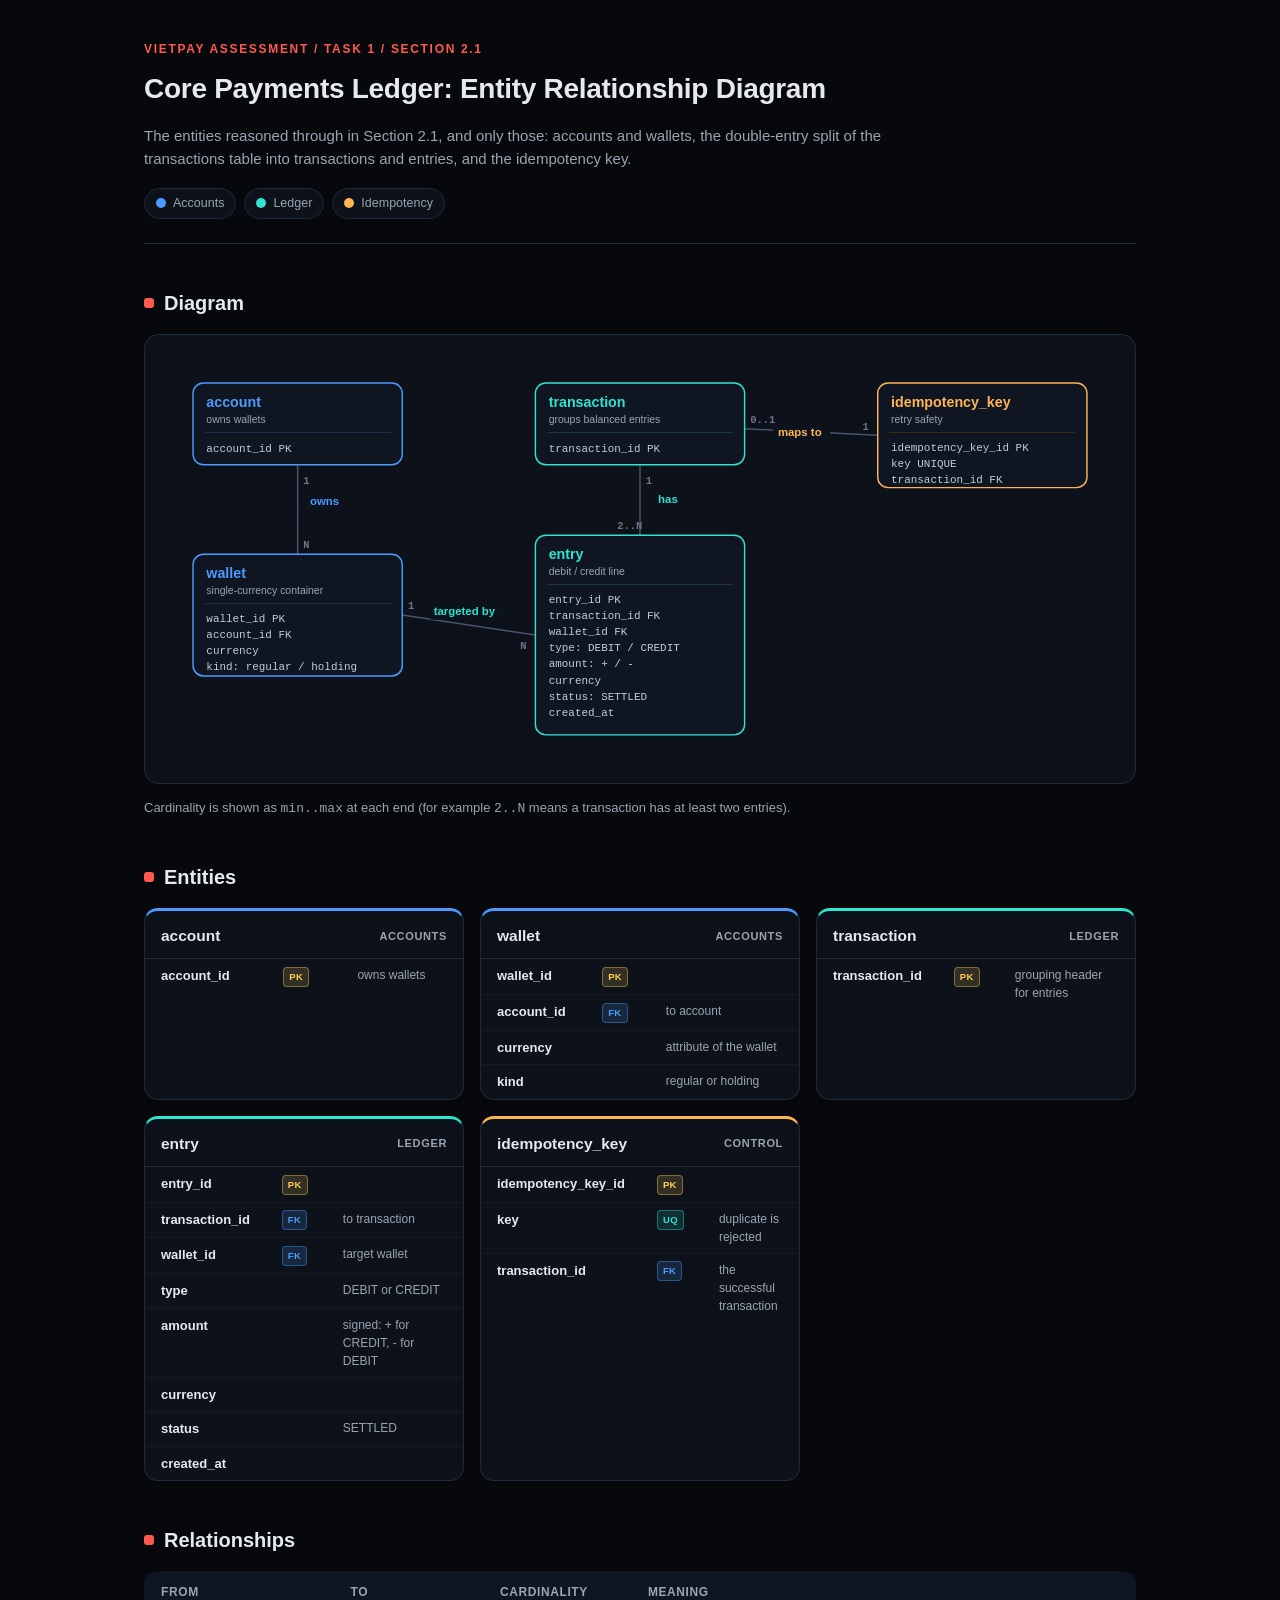
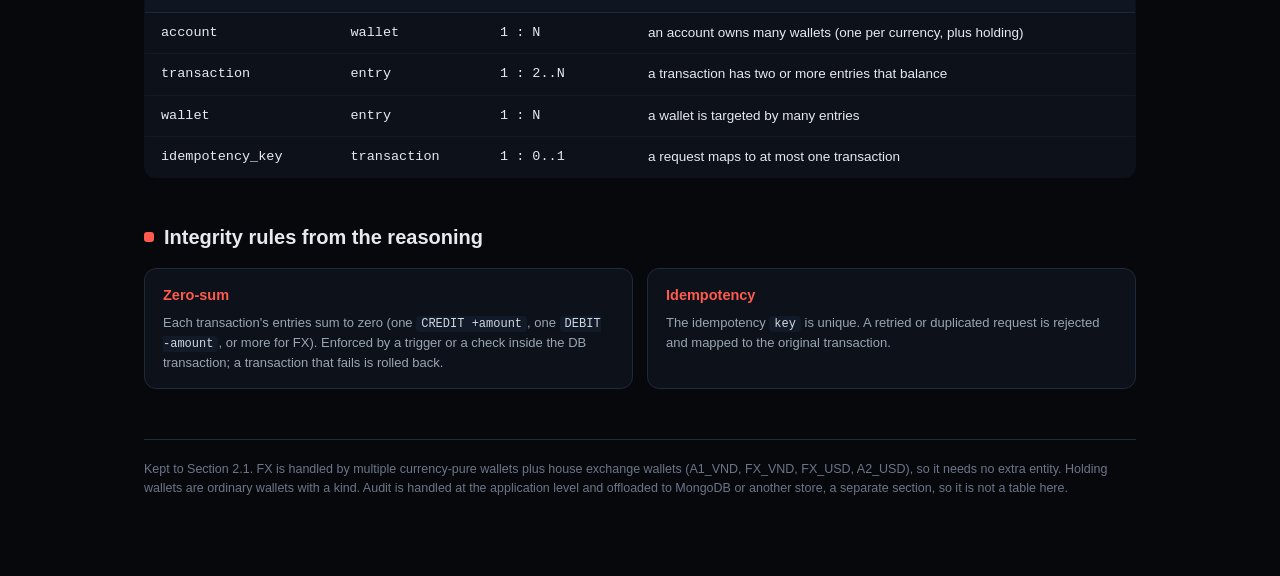
==== docs/ERD.html @ 7f994aa0 "ERD - Reasoning and artifacts" ====
<!DOCTYPE html>
<html lang="en">
<head>
<meta charset="UTF-8">
<meta name="viewport" content="width=device-width, initial-scale=1.0">
<title>ERD: Core Payments Ledger (Section 2.1)</title>
<style>
  :root{
    --bg:#06080c; --panel:#0d111a; --panel2:#0f1622; --line:#1f2a3a;
    --ink:#e6e9ef; --muted:#9aa4b2; --muteder:#6c7689;
    --accounts:#4d9bff; --ledger:#2fe3cf; --control:#ffb454;
    --pk:#ffcf5a; --fk:#4d9bff; --uq:#2fe3cf;
    --red:#ff5a4d;
  }
  *{box-sizing:border-box}
  html,body{margin:0;padding:0;background:var(--bg);color:var(--ink);
    font-family:-apple-system,BlinkMacSystemFont,"Segoe UI",Roboto,Helvetica,Arial,sans-serif;
    line-height:1.5;-webkit-font-smoothing:antialiased}
  code,.mono{font-family:"JetBrains Mono",ui-monospace,SFMono-Regular,Menlo,Consolas,monospace}
  .wrap{max-width:1040px;margin:0 auto;padding:40px 24px 80px}
  header.top{border-bottom:1px solid var(--line);padding-bottom:24px;margin-bottom:28px}
  .eyebrow{font-size:12px;letter-spacing:.14em;text-transform:uppercase;color:var(--red);font-weight:700}
  h1{font-size:28px;margin:10px 0 8px;font-weight:800;letter-spacing:-.01em}
  .sub{color:var(--muted);font-size:15px;max-width:760px}
  h2{font-size:20px;margin:44px 0 16px;font-weight:700;display:flex;align-items:center;gap:10px}
  h2::before{content:"";width:10px;height:10px;border-radius:3px;background:var(--red)}
  .legend{display:flex;flex-wrap:wrap;gap:8px;margin-top:18px}
  .chip{display:inline-flex;align-items:center;gap:7px;font-size:12.5px;color:var(--muted);
    background:var(--panel);border:1px solid var(--line);border-radius:999px;padding:5px 11px}
  .dot{width:10px;height:10px;border-radius:50%}
  .diagram{background:var(--panel);border:1px solid var(--line);border-radius:14px;padding:10px;overflow:auto}
  .diagram svg{display:block;min-width:900px;width:100%;height:auto}
  .grid{display:grid;grid-template-columns:repeat(auto-fill,minmax(320px,1fr));gap:16px}
  .card{background:var(--panel);border:1px solid var(--line);border-radius:14px;overflow:hidden;
    border-top:3px solid var(--c,#888)}
  .card h3{margin:0;padding:13px 16px 11px;font-size:15.5px;font-weight:700;display:flex;
    justify-content:space-between;align-items:center;gap:8px;border-bottom:1px solid var(--line)}
  .card h3 .role{font-size:11px;font-weight:600;color:var(--muted);text-transform:uppercase;letter-spacing:.06em}
  table{width:100%;border-collapse:collapse;font-size:13px}
  td{padding:7px 16px;border-bottom:1px solid #131a26;vertical-align:top}
  tr:last-child td{border-bottom:0}
  .col{color:var(--ink);font-weight:600;white-space:nowrap}
  .note{color:var(--muted);font-size:12px}
  .badges{white-space:nowrap}
  .b{display:inline-block;font-size:9.5px;font-weight:800;letter-spacing:.04em;
    padding:2px 5px;border-radius:4px;margin-right:3px;vertical-align:middle}
  .b.pk{background:rgba(255,207,90,.16);color:var(--pk);border:1px solid rgba(255,207,90,.4)}
  .b.fk{background:rgba(77,155,255,.16);color:var(--fk);border:1px solid rgba(77,155,255,.4)}
  .b.uq{background:rgba(47,227,207,.14);color:var(--uq);border:1px solid rgba(47,227,207,.4)}
  .inv{display:grid;grid-template-columns:repeat(auto-fill,minmax(330px,1fr));gap:14px}
  .ic{background:var(--panel);border:1px solid var(--line);border-radius:12px;padding:16px 18px}
  .ic h4{margin:0 0 6px;font-size:14.5px;color:var(--red)}
  .ic p{margin:0;font-size:13px;color:var(--muted)}
  .ic code{color:#cfd8e3;background:#121a27;padding:1px 5px;border-radius:4px;font-size:12px}
  .rel{width:100%;border-collapse:collapse;background:var(--panel);border:1px solid var(--line);
    border-radius:12px;overflow:hidden;font-size:13.5px}
  .rel th{text-align:left;padding:11px 16px;background:var(--panel2);color:var(--muted);
    font-weight:600;font-size:12px;text-transform:uppercase;letter-spacing:.05em;border-bottom:1px solid var(--line)}
  .rel td{padding:10px 16px;border-bottom:1px solid #131a26}
  .rel tr:last-child td{border-bottom:0}
  .card-disc{color:var(--muted);font-size:13px;margin-top:14px}
  footer{margin-top:50px;padding-top:20px;border-top:1px solid var(--line);color:var(--muteder);font-size:12.5px}
  .e-title{font:700 15px -apple-system,"Segoe UI",sans-serif}
  .e-role{font:11px -apple-system,"Segoe UI",sans-serif;fill:var(--muted)}
  .e-field{font:500 11.5px "JetBrains Mono",ui-monospace,Menlo,monospace;fill:#c2ccd9}
  .verb{font:600 12px -apple-system,"Segoe UI",sans-serif}
  .card-n{font:700 11px "JetBrains Mono",ui-monospace,monospace;fill:var(--muteder)}
</style>
</head>
<body>
<div class="wrap">

  <header class="top">
    <div class="eyebrow">VietPay Assessment / Task 1 / Section 2.1</div>
    <h1>Core Payments Ledger: Entity Relationship Diagram</h1>
    <p class="sub">The entities reasoned through in Section 2.1, and only those: accounts and wallets,
    the double-entry split of the transactions table into transactions and entries, and the
    idempotency key.</p>
    <div class="legend">
      <span class="chip"><span class="dot" style="background:var(--accounts)"></span>Accounts</span>
      <span class="chip"><span class="dot" style="background:var(--ledger)"></span>Ledger</span>
      <span class="chip"><span class="dot" style="background:var(--control)"></span>Idempotency</span>
    </div>
  </header>

  <h2>Diagram</h2>
  <div class="diagram">
    <svg viewBox="0 0 1020 450" role="img" aria-label="Entity relationship diagram of the Section 2.1 entities">

      <!-- ===================== CONNECTORS ===================== -->
      <g stroke="#46556b" stroke-width="1.6" fill="none">
        <!-- account -> wallet -->
        <line x1="150" y1="126" x2="150" y2="220"/>
        <!-- transaction -> entry -->
        <line x1="510" y1="126" x2="510" y2="200"/>
        <!-- wallet -> entry -->
        <line x1="260" y1="284" x2="400" y2="305"/>
        <!-- idempotency_key -> transaction -->
        <line x1="760" y1="95" x2="620" y2="88"/>
      </g>

      <!-- cardinality labels -->
      <g class="card-n">
        <text x="156" y="146">1</text>   <text x="156" y="214">N</text>
        <text x="516" y="146">1</text>   <text x="486" y="194">2..N</text>
        <text x="266" y="278">1</text>   <text x="384" y="320">N</text>
        <text x="744" y="89">1</text>    <text x="626" y="82">0..1</text>
      </g>
      <!-- verb labels -->
      <g>
        <g><rect x="158" y="156" width="40" height="17" rx="4" fill="#0d131d"/>
           <text class="verb" x="163" y="168" fill="var(--accounts)">owns</text></g>
        <g><rect x="524" y="154" width="34" height="17" rx="4" fill="#0d131d"/>
           <text class="verb" x="529" y="166" fill="var(--ledger)">has</text></g>
        <g><rect x="288" y="272" width="84" height="17" rx="4" fill="#0d131d"/>
           <text class="verb" x="293" y="284" fill="var(--ledger)">targeted by</text></g>
        <g><rect x="650" y="84" width="60" height="17" rx="4" fill="#0d131d"/>
           <text class="verb" x="655" y="96" fill="var(--control)">maps to</text></g>
      </g>

      <!-- ===================== ENTITY BOXES ===================== -->
      <!-- account -->
      <g>
        <rect x="40" y="40" width="220" height="86" rx="11" fill="var(--panel2)" stroke="var(--accounts)" stroke-width="1.5"/>
        <text class="e-title" x="54" y="65" fill="var(--accounts)">account</text>
        <text class="e-role" x="54" y="82">owns wallets</text>
        <line x1="52" y1="92" x2="248" y2="92" stroke="#22304a"/>
        <text class="e-field" x="54" y="113">account_id  PK</text>
      </g>
      <!-- wallet -->
      <g>
        <rect x="40" y="220" width="220" height="128" rx="11" fill="var(--panel2)" stroke="var(--accounts)" stroke-width="1.5"/>
        <text class="e-title" x="54" y="245" fill="var(--accounts)">wallet</text>
        <text class="e-role" x="54" y="262">single-currency container</text>
        <line x1="52" y1="272" x2="248" y2="272" stroke="#22304a"/>
        <text class="e-field" x="54" y="291">wallet_id  PK</text>
        <text class="e-field" x="54" y="308">account_id  FK</text>
        <text class="e-field" x="54" y="325">currency</text>
        <text class="e-field" x="54" y="342">kind: regular / holding</text>
      </g>
      <!-- transaction -->
      <g>
        <rect x="400" y="40" width="220" height="86" rx="11" fill="var(--panel2)" stroke="var(--ledger)" stroke-width="1.5"/>
        <text class="e-title" x="414" y="65" fill="var(--ledger)">transaction</text>
        <text class="e-role" x="414" y="82">groups balanced entries</text>
        <line x1="412" y1="92" x2="608" y2="92" stroke="#1d3a39"/>
        <text class="e-field" x="414" y="113">transaction_id  PK</text>
      </g>
      <!-- entry -->
      <g>
        <rect x="400" y="200" width="220" height="210" rx="11" fill="var(--panel2)" stroke="var(--ledger)" stroke-width="1.5"/>
        <text class="e-title" x="414" y="225" fill="var(--ledger)">entry</text>
        <text class="e-role" x="414" y="242">debit / credit line</text>
        <line x1="412" y1="252" x2="608" y2="252" stroke="#1d3a39"/>
        <text class="e-field" x="414" y="271">entry_id  PK</text>
        <text class="e-field" x="414" y="288">transaction_id  FK</text>
        <text class="e-field" x="414" y="305">wallet_id  FK</text>
        <text class="e-field" x="414" y="322">type: DEBIT / CREDIT</text>
        <text class="e-field" x="414" y="339">amount: + / -</text>
        <text class="e-field" x="414" y="356">currency</text>
        <text class="e-field" x="414" y="373">status: SETTLED</text>
        <text class="e-field" x="414" y="390">created_at</text>
      </g>
      <!-- idempotency_key -->
      <g>
        <rect x="760" y="40" width="220" height="110" rx="11" fill="var(--panel2)" stroke="var(--control)" stroke-width="1.5"/>
        <text class="e-title" x="774" y="65" fill="var(--control)">idempotency_key</text>
        <text class="e-role" x="774" y="82">retry safety</text>
        <line x1="772" y1="92" x2="968" y2="92" stroke="#3a2f17"/>
        <text class="e-field" x="774" y="111">idempotency_key_id  PK</text>
        <text class="e-field" x="774" y="128">key  UNIQUE</text>
        <text class="e-field" x="774" y="145">transaction_id  FK</text>
      </g>
    </svg>
  </div>
  <p class="card-disc">Cardinality is shown as <code>min..max</code> at each end (for example
  <code>2..N</code> means a transaction has at least two entries).</p>

  <h2>Entities</h2>
  <div class="grid">

    <div class="card" style="--c:var(--accounts)">
      <h3>account <span class="role">accounts</span></h3>
      <table>
        <tr><td class="col">account_id</td><td class="badges"><span class="b pk">PK</span></td><td class="note">owns wallets</td></tr>
      </table>
    </div>

    <div class="card" style="--c:var(--accounts)">
      <h3>wallet <span class="role">accounts</span></h3>
      <table>
        <tr><td class="col">wallet_id</td><td class="badges"><span class="b pk">PK</span></td><td></td></tr>
        <tr><td class="col">account_id</td><td class="badges"><span class="b fk">FK</span></td><td class="note">to account</td></tr>
        <tr><td class="col">currency</td><td></td><td class="note">attribute of the wallet</td></tr>
        <tr><td class="col">kind</td><td></td><td class="note">regular or holding</td></tr>
      </table>
    </div>

    <div class="card" style="--c:var(--ledger)">
      <h3>transaction <span class="role">ledger</span></h3>
      <table>
        <tr><td class="col">transaction_id</td><td class="badges"><span class="b pk">PK</span></td><td class="note">grouping header for entries</td></tr>
      </table>
    </div>

    <div class="card" style="--c:var(--ledger)">
      <h3>entry <span class="role">ledger</span></h3>
      <table>
        <tr><td class="col">entry_id</td><td class="badges"><span class="b pk">PK</span></td><td></td></tr>
        <tr><td class="col">transaction_id</td><td class="badges"><span class="b fk">FK</span></td><td class="note">to transaction</td></tr>
        <tr><td class="col">wallet_id</td><td class="badges"><span class="b fk">FK</span></td><td class="note">target wallet</td></tr>
        <tr><td class="col">type</td><td></td><td class="note">DEBIT or CREDIT</td></tr>
        <tr><td class="col">amount</td><td></td><td class="note">signed: + for CREDIT, - for DEBIT</td></tr>
        <tr><td class="col">currency</td><td></td><td></td></tr>
        <tr><td class="col">status</td><td></td><td class="note">SETTLED</td></tr>
        <tr><td class="col">created_at</td><td></td><td></td></tr>
      </table>
    </div>

    <div class="card" style="--c:var(--control)">
      <h3>idempotency_key <span class="role">control</span></h3>
      <table>
        <tr><td class="col">idempotency_key_id</td><td class="badges"><span class="b pk">PK</span></td><td></td></tr>
        <tr><td class="col">key</td><td class="badges"><span class="b uq">UQ</span></td><td class="note">duplicate is rejected</td></tr>
        <tr><td class="col">transaction_id</td><td class="badges"><span class="b fk">FK</span></td><td class="note">the successful transaction</td></tr>
      </table>
    </div>

  </div>

  <h2>Relationships</h2>
  <table class="rel">
    <tr><th>From</th><th>To</th><th>Cardinality</th><th>Meaning</th></tr>
    <tr><td class="mono">account</td><td class="mono">wallet</td><td class="mono">1 : N</td><td>an account owns many wallets (one per currency, plus holding)</td></tr>
    <tr><td class="mono">transaction</td><td class="mono">entry</td><td class="mono">1 : 2..N</td><td>a transaction has two or more entries that balance</td></tr>
    <tr><td class="mono">wallet</td><td class="mono">entry</td><td class="mono">1 : N</td><td>a wallet is targeted by many entries</td></tr>
    <tr><td class="mono">idempotency_key</td><td class="mono">transaction</td><td class="mono">1 : 0..1</td><td>a request maps to at most one transaction</td></tr>
  </table>

  <h2>Integrity rules from the reasoning</h2>
  <div class="inv">
    <div class="ic"><h4>Zero-sum</h4>
      <p>Each transaction's entries sum to zero (one <code>CREDIT +amount</code>, one
      <code>DEBIT -amount</code>, or more for FX). Enforced by a trigger or a check inside the DB
      transaction; a transaction that fails is rolled back.</p></div>
    <div class="ic"><h4>Idempotency</h4>
      <p>The idempotency <code>key</code> is unique. A retried or duplicated request is rejected and
      mapped to the original transaction.</p></div>
  </div>

  <footer>
    Kept to Section 2.1. FX is handled by multiple currency-pure wallets plus house exchange wallets
    (A1_VND, FX_VND, FX_USD, A2_USD), so it needs no extra entity. Holding wallets are ordinary wallets
    with a kind. Audit is handled at the application level and offloaded to MongoDB or another store, a
    separate section, so it is not a table here.
  </footer>

</div>
</body>
</html>
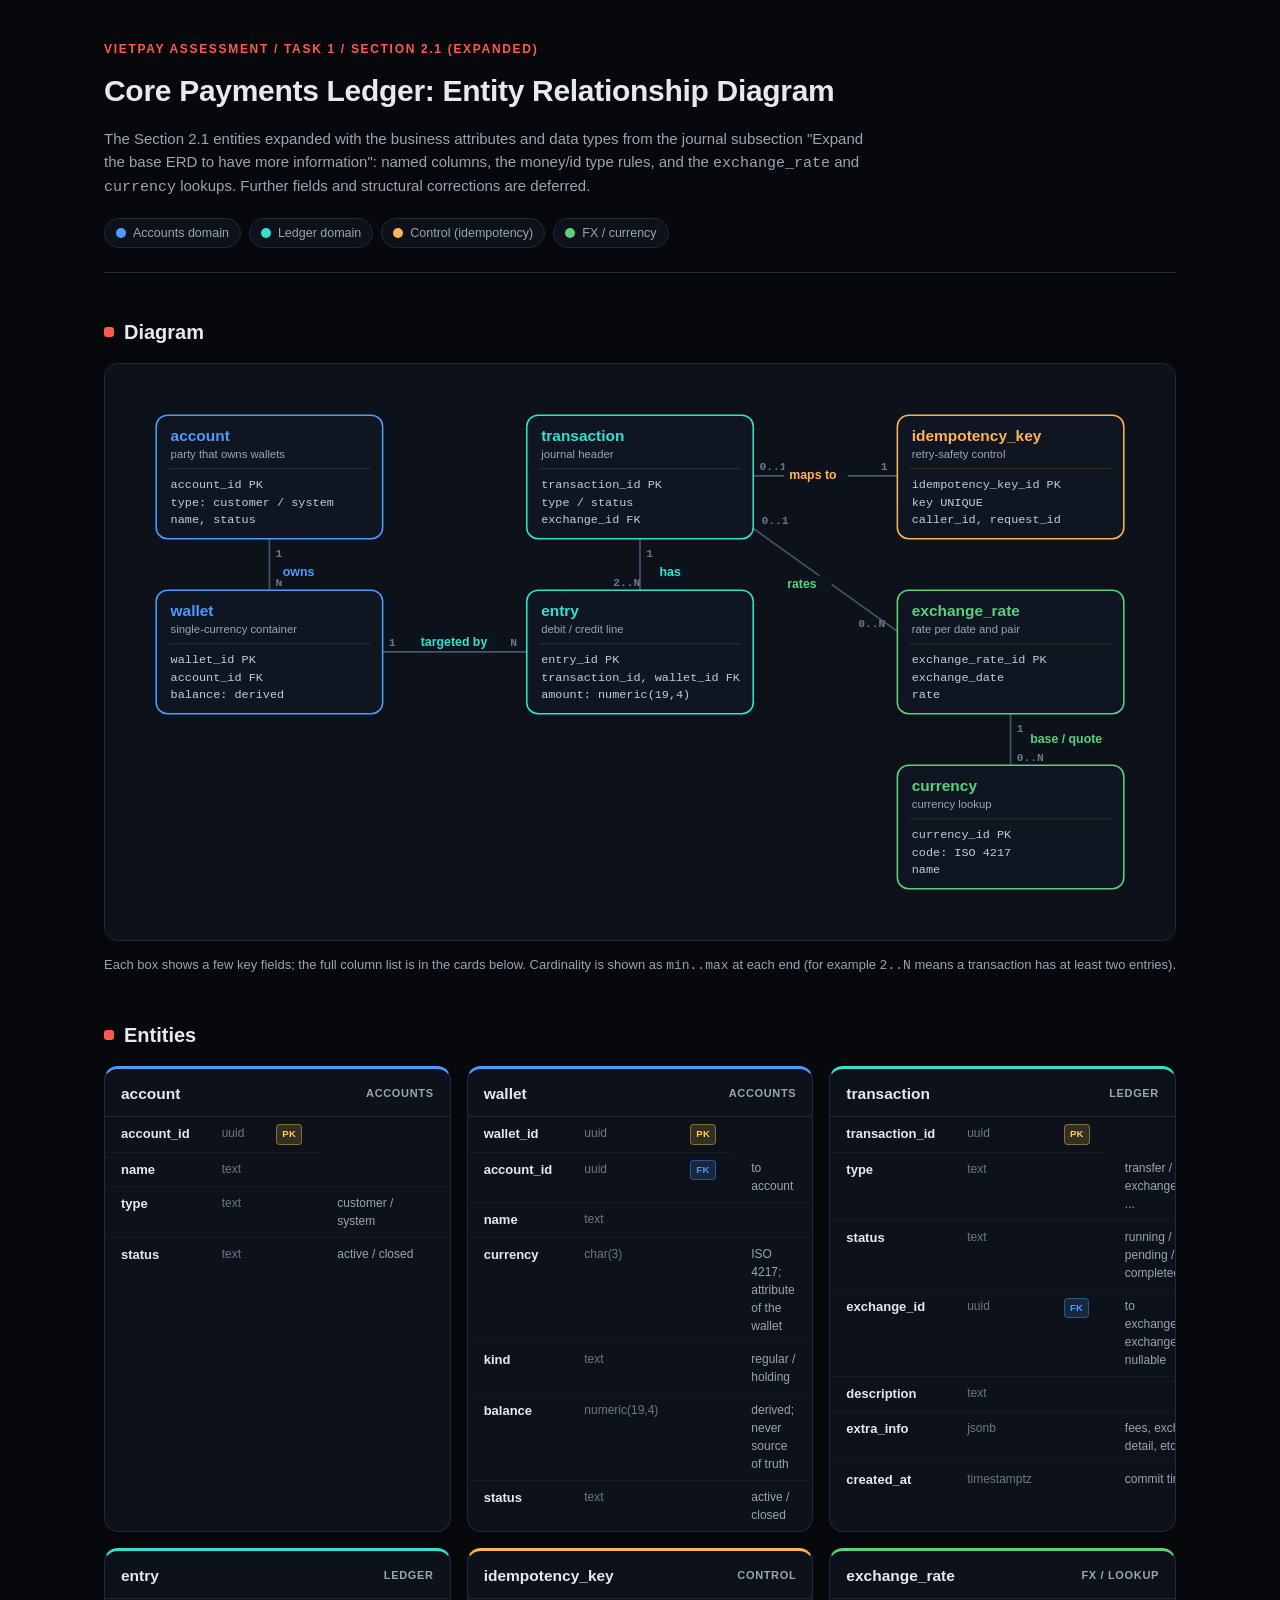
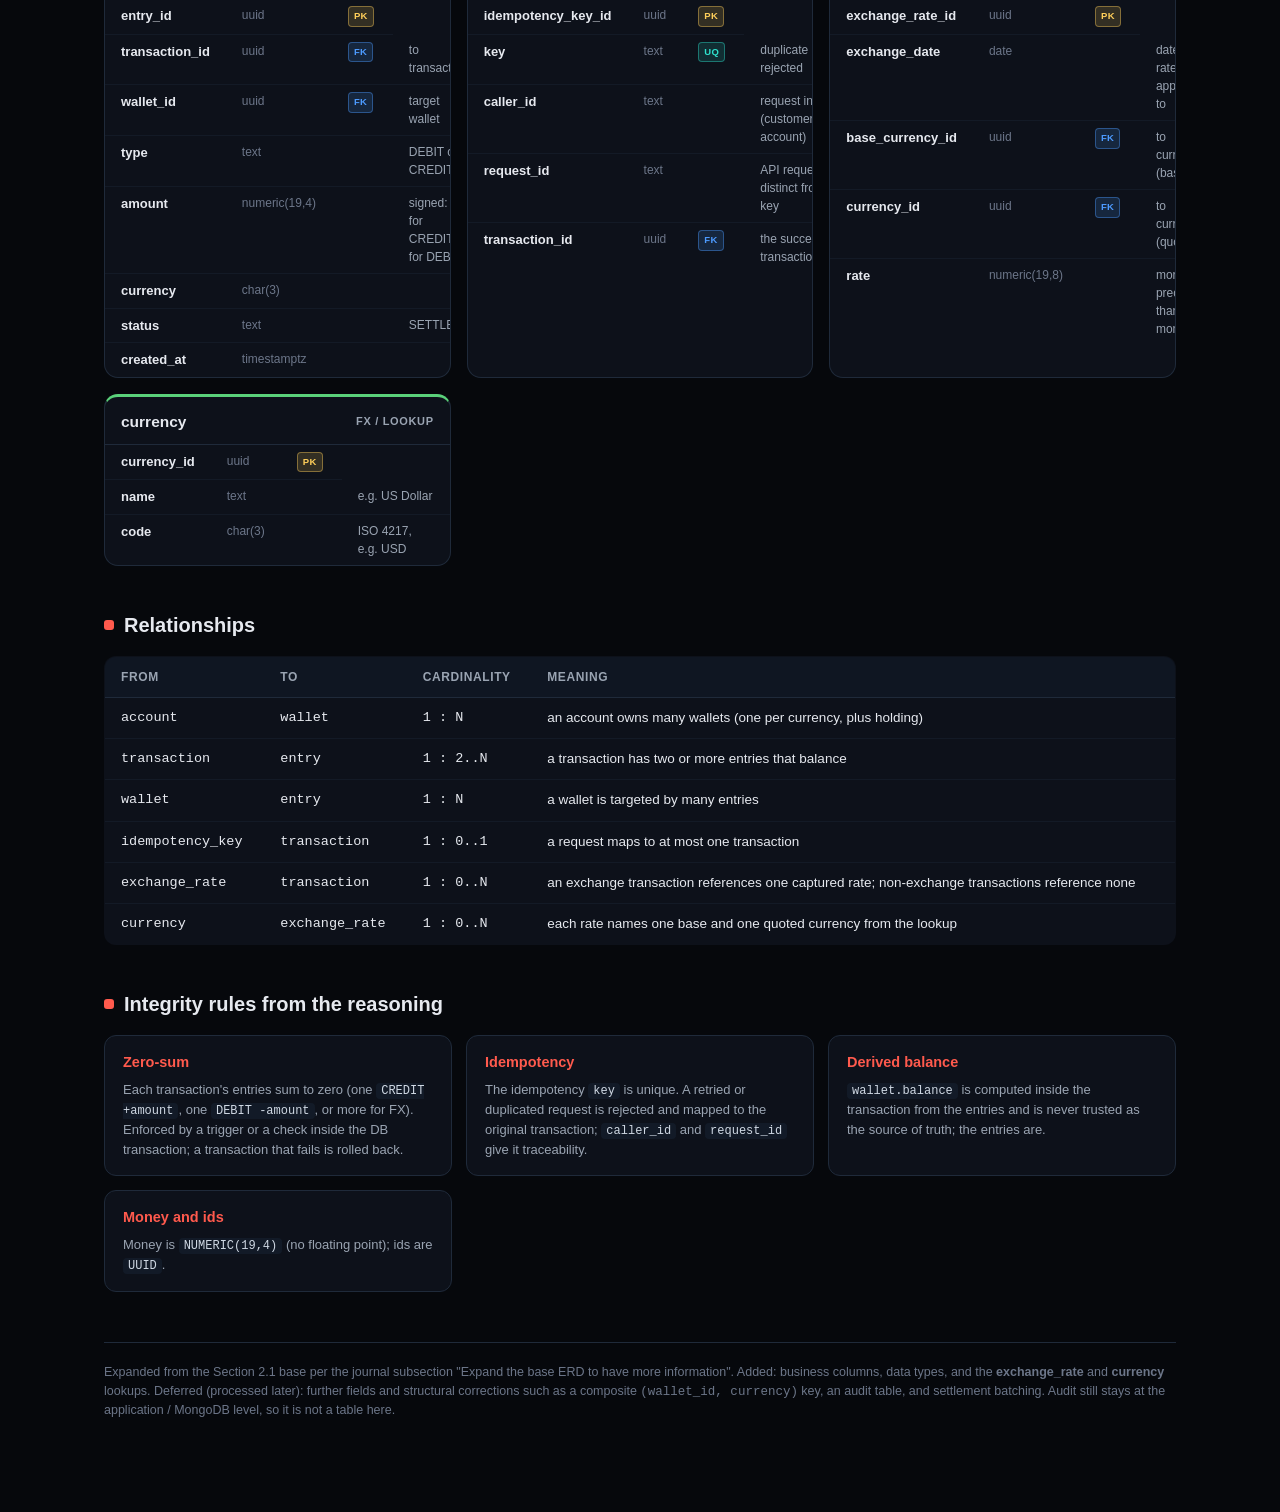
==== commit 6e0a0675: "ERD - Expand for business mapping" ====
--- a/docs/ERD.html
+++ b/docs/ERD.html
@@ -3,13 +3,13 @@
 <head>
 <meta charset="UTF-8">
 <meta name="viewport" content="width=device-width, initial-scale=1.0">
-<title>ERD: Core Payments Ledger (Section 2.1)</title>
+<title>ERD: Core Payments Ledger (expanded)</title>
 <style>
   :root{
     --bg:#06080c; --panel:#0d111a; --panel2:#0f1622; --line:#1f2a3a;
     --ink:#e6e9ef; --muted:#9aa4b2; --muteder:#6c7689;
-    --accounts:#4d9bff; --ledger:#2fe3cf; --control:#ffb454;
-    --pk:#ffcf5a; --fk:#4d9bff; --uq:#2fe3cf;
+    --accounts:#4d9bff; --ledger:#2fe3cf; --control:#ffb454; --fx:#5ad17a;
+    --pk:#ffcf5a; --fk:#4d9bff; --uq:#2fe3cf; --nn:#8b97a8;
     --red:#ff5a4d;
   }
   *{box-sizing:border-box}
@@ -17,20 +17,22 @@
     font-family:-apple-system,BlinkMacSystemFont,"Segoe UI",Roboto,Helvetica,Arial,sans-serif;
     line-height:1.5;-webkit-font-smoothing:antialiased}
   code,.mono{font-family:"JetBrains Mono",ui-monospace,SFMono-Regular,Menlo,Consolas,monospace}
-  .wrap{max-width:1040px;margin:0 auto;padding:40px 24px 80px}
+  .wrap{max-width:1120px;margin:0 auto;padding:40px 24px 80px}
   header.top{border-bottom:1px solid var(--line);padding-bottom:24px;margin-bottom:28px}
   .eyebrow{font-size:12px;letter-spacing:.14em;text-transform:uppercase;color:var(--red);font-weight:700}
-  h1{font-size:28px;margin:10px 0 8px;font-weight:800;letter-spacing:-.01em}
-  .sub{color:var(--muted);font-size:15px;max-width:760px}
+  h1{font-size:30px;margin:10px 0 8px;font-weight:800;letter-spacing:-.01em}
+  .sub{color:var(--muted);font-size:15px;max-width:780px}
   h2{font-size:20px;margin:44px 0 16px;font-weight:700;display:flex;align-items:center;gap:10px}
   h2::before{content:"";width:10px;height:10px;border-radius:3px;background:var(--red)}
   .legend{display:flex;flex-wrap:wrap;gap:8px;margin-top:18px}
   .chip{display:inline-flex;align-items:center;gap:7px;font-size:12.5px;color:var(--muted);
     background:var(--panel);border:1px solid var(--line);border-radius:999px;padding:5px 11px}
   .dot{width:10px;height:10px;border-radius:50%}
+  /* diagram */
   .diagram{background:var(--panel);border:1px solid var(--line);border-radius:14px;padding:10px;overflow:auto}
-  .diagram svg{display:block;min-width:900px;width:100%;height:auto}
-  .grid{display:grid;grid-template-columns:repeat(auto-fill,minmax(320px,1fr));gap:16px}
+  .diagram svg{display:block;min-width:980px;width:100%;height:auto}
+  /* cards */
+  .grid{display:grid;grid-template-columns:repeat(auto-fill,minmax(330px,1fr));gap:16px}
   .card{background:var(--panel);border:1px solid var(--line);border-radius:14px;overflow:hidden;
     border-top:3px solid var(--c,#888)}
   .card h3{margin:0;padding:13px 16px 11px;font-size:15.5px;font-weight:700;display:flex;
@@ -40,6 +42,7 @@
   td{padding:7px 16px;border-bottom:1px solid #131a26;vertical-align:top}
   tr:last-child td{border-bottom:0}
   .col{color:var(--ink);font-weight:600;white-space:nowrap}
+  .typ{color:var(--muteder);font-size:12px;white-space:nowrap}
   .note{color:var(--muted);font-size:12px}
   .badges{white-space:nowrap}
   .b{display:inline-block;font-size:9.5px;font-weight:800;letter-spacing:.04em;
@@ -47,11 +50,13 @@
   .b.pk{background:rgba(255,207,90,.16);color:var(--pk);border:1px solid rgba(255,207,90,.4)}
   .b.fk{background:rgba(77,155,255,.16);color:var(--fk);border:1px solid rgba(77,155,255,.4)}
   .b.uq{background:rgba(47,227,207,.14);color:var(--uq);border:1px solid rgba(47,227,207,.4)}
+  /* rules */
   .inv{display:grid;grid-template-columns:repeat(auto-fill,minmax(330px,1fr));gap:14px}
   .ic{background:var(--panel);border:1px solid var(--line);border-radius:12px;padding:16px 18px}
   .ic h4{margin:0 0 6px;font-size:14.5px;color:var(--red)}
   .ic p{margin:0;font-size:13px;color:var(--muted)}
   .ic code{color:#cfd8e3;background:#121a27;padding:1px 5px;border-radius:4px;font-size:12px}
+  /* rel table */
   .rel{width:100%;border-collapse:collapse;background:var(--panel);border:1px solid var(--line);
     border-radius:12px;overflow:hidden;font-size:13.5px}
   .rel th{text-align:left;padding:11px 16px;background:var(--panel2);color:var(--muted);
@@ -60,6 +65,7 @@
   .rel tr:last-child td{border-bottom:0}
   .card-disc{color:var(--muted);font-size:13px;margin-top:14px}
   footer{margin-top:50px;padding-top:20px;border-top:1px solid var(--line);color:var(--muteder);font-size:12.5px}
+  /* svg text helpers */
   .e-title{font:700 15px -apple-system,"Segoe UI",sans-serif}
   .e-role{font:11px -apple-system,"Segoe UI",sans-serif;fill:var(--muted)}
   .e-field{font:500 11.5px "JetBrains Mono",ui-monospace,Menlo,monospace;fill:#c2ccd9}
@@ -71,110 +77,140 @@
 <div class="wrap">
 
   <header class="top">
-    <div class="eyebrow">VietPay Assessment / Task 1 / Section 2.1</div>
+    <div class="eyebrow">VietPay Assessment / Task 1 / Section 2.1 (expanded)</div>
     <h1>Core Payments Ledger: Entity Relationship Diagram</h1>
-    <p class="sub">The entities reasoned through in Section 2.1, and only those: accounts and wallets,
-    the double-entry split of the transactions table into transactions and entries, and the
-    idempotency key.</p>
+    <p class="sub">The Section 2.1 entities expanded with the business attributes and data types from the
+    journal subsection "Expand the base ERD to have more information": named columns, the money/id type
+    rules, and the <code>exchange_rate</code> and <code>currency</code> lookups. Further fields and
+    structural corrections are deferred.</p>
     <div class="legend">
-      <span class="chip"><span class="dot" style="background:var(--accounts)"></span>Accounts</span>
-      <span class="chip"><span class="dot" style="background:var(--ledger)"></span>Ledger</span>
-      <span class="chip"><span class="dot" style="background:var(--control)"></span>Idempotency</span>
+      <span class="chip"><span class="dot" style="background:var(--accounts)"></span>Accounts domain</span>
+      <span class="chip"><span class="dot" style="background:var(--ledger)"></span>Ledger domain</span>
+      <span class="chip"><span class="dot" style="background:var(--control)"></span>Control (idempotency)</span>
+      <span class="chip"><span class="dot" style="background:var(--fx)"></span>FX / currency</span>
     </div>
   </header>
 
   <h2>Diagram</h2>
   <div class="diagram">
-    <svg viewBox="0 0 1020 450" role="img" aria-label="Entity relationship diagram of the Section 2.1 entities">
-
-      <!-- ===================== CONNECTORS ===================== -->
+    <svg viewBox="0 0 1020 540" role="img" aria-label="Entity relationship diagram of the expanded core payments ledger">
+
+      <!-- ===================== CONNECTORS (drawn first, under boxes) ===================== -->
       <g stroke="#46556b" stroke-width="1.6" fill="none">
         <!-- account -> wallet -->
-        <line x1="150" y1="126" x2="150" y2="220"/>
+        <line x1="150" y1="160" x2="150" y2="210"/>
         <!-- transaction -> entry -->
-        <line x1="510" y1="126" x2="510" y2="200"/>
+        <line x1="510" y1="160" x2="510" y2="210"/>
         <!-- wallet -> entry -->
-        <line x1="260" y1="284" x2="400" y2="305"/>
+        <line x1="260" y1="270" x2="400" y2="270"/>
         <!-- idempotency_key -> transaction -->
-        <line x1="760" y1="95" x2="620" y2="88"/>
-      </g>
-
-      <!-- cardinality labels -->
+        <line x1="760" y1="99" x2="620" y2="99"/>
+        <!-- exchange_rate -> transaction -->
+        <line x1="760" y1="250" x2="620" y2="150"/>
+        <!-- currency -> exchange_rate -->
+        <line x1="870" y1="380" x2="870" y2="330"/>
+      </g>
+
+      <!-- ===================== CARDINALITY + VERB LABELS ===================== -->
       <g class="card-n">
-        <text x="156" y="146">1</text>   <text x="156" y="214">N</text>
-        <text x="516" y="146">1</text>   <text x="486" y="194">2..N</text>
-        <text x="266" y="278">1</text>   <text x="384" y="320">N</text>
-        <text x="744" y="89">1</text>    <text x="626" y="82">0..1</text>
-      </g>
-      <!-- verb labels -->
-      <g>
-        <g><rect x="158" y="156" width="40" height="17" rx="4" fill="#0d131d"/>
-           <text class="verb" x="163" y="168" fill="var(--accounts)">owns</text></g>
-        <g><rect x="524" y="154" width="34" height="17" rx="4" fill="#0d131d"/>
-           <text class="verb" x="529" y="166" fill="var(--ledger)">has</text></g>
-        <g><rect x="288" y="272" width="84" height="17" rx="4" fill="#0d131d"/>
-           <text class="verb" x="293" y="284" fill="var(--ledger)">targeted by</text></g>
-        <g><rect x="650" y="84" width="60" height="17" rx="4" fill="#0d131d"/>
-           <text class="verb" x="655" y="96" fill="var(--control)">maps to</text></g>
+        <text x="156" y="178">1</text>      <text x="156" y="206">N</text>
+        <text x="516" y="178">1</text>      <text x="484" y="206">2..N</text>
+        <text x="266" y="264">1</text>      <text x="384" y="264">N</text>
+        <text x="744" y="93">1</text>       <text x="626" y="93">0..1</text>
+        <text x="722" y="246">0..N</text>   <text x="628" y="146">0..1</text>
+        <text x="876" y="348">1</text>      <text x="876" y="376">0..N</text>
+      </g>
+      <g>
+        <g><rect x="158" y="184" width="40" height="17" rx="4" fill="#0d131d"/>
+           <text class="verb" x="163" y="196" fill="var(--accounts)">owns</text></g>
+        <g><rect x="524" y="184" width="34" height="17" rx="4" fill="#0d131d"/>
+           <text class="verb" x="529" y="196" fill="var(--ledger)">has</text></g>
+        <g><rect x="292" y="252" width="78" height="17" rx="4" fill="#0d131d"/>
+           <text class="verb" x="297" y="264" fill="var(--ledger)">targeted by</text></g>
+        <g><rect x="650" y="90" width="62" height="17" rx="4" fill="#0d131d"/>
+           <text class="verb" x="655" y="102" fill="var(--control)">maps to</text></g>
+        <g><rect x="648" y="196" width="48" height="17" rx="4" fill="#0d131d"/>
+           <text class="verb" x="653" y="208" fill="var(--fx)">rates</text></g>
+        <g><rect x="884" y="346" width="82" height="17" rx="4" fill="#0d131d"/>
+           <text class="verb" x="889" y="358" fill="var(--fx)">base / quote</text></g>
       </g>
 
       <!-- ===================== ENTITY BOXES ===================== -->
       <!-- account -->
       <g>
-        <rect x="40" y="40" width="220" height="86" rx="11" fill="var(--panel2)" stroke="var(--accounts)" stroke-width="1.5"/>
+        <rect x="40" y="40" width="220" height="120" rx="11" fill="var(--panel2)" stroke="var(--accounts)" stroke-width="1.5"/>
         <text class="e-title" x="54" y="65" fill="var(--accounts)">account</text>
-        <text class="e-role" x="54" y="82">owns wallets</text>
+        <text class="e-role" x="54" y="82">party that owns wallets</text>
         <line x1="52" y1="92" x2="248" y2="92" stroke="#22304a"/>
-        <text class="e-field" x="54" y="113">account_id  PK</text>
+        <text class="e-field" x="54" y="111">account_id  PK</text>
+        <text class="e-field" x="54" y="128">type: customer / system</text>
+        <text class="e-field" x="54" y="145">name, status</text>
       </g>
       <!-- wallet -->
       <g>
-        <rect x="40" y="220" width="220" height="128" rx="11" fill="var(--panel2)" stroke="var(--accounts)" stroke-width="1.5"/>
-        <text class="e-title" x="54" y="245" fill="var(--accounts)">wallet</text>
-        <text class="e-role" x="54" y="262">single-currency container</text>
-        <line x1="52" y1="272" x2="248" y2="272" stroke="#22304a"/>
-        <text class="e-field" x="54" y="291">wallet_id  PK</text>
-        <text class="e-field" x="54" y="308">account_id  FK</text>
-        <text class="e-field" x="54" y="325">currency</text>
-        <text class="e-field" x="54" y="342">kind: regular / holding</text>
+        <rect x="40" y="210" width="220" height="120" rx="11" fill="var(--panel2)" stroke="var(--accounts)" stroke-width="1.5"/>
+        <text class="e-title" x="54" y="235" fill="var(--accounts)">wallet</text>
+        <text class="e-role" x="54" y="252">single-currency container</text>
+        <line x1="52" y1="262" x2="248" y2="262" stroke="#22304a"/>
+        <text class="e-field" x="54" y="281">wallet_id  PK</text>
+        <text class="e-field" x="54" y="298">account_id  FK</text>
+        <text class="e-field" x="54" y="315">balance: derived</text>
       </g>
       <!-- transaction -->
       <g>
-        <rect x="400" y="40" width="220" height="86" rx="11" fill="var(--panel2)" stroke="var(--ledger)" stroke-width="1.5"/>
+        <rect x="400" y="40" width="220" height="120" rx="11" fill="var(--panel2)" stroke="var(--ledger)" stroke-width="1.5"/>
         <text class="e-title" x="414" y="65" fill="var(--ledger)">transaction</text>
-        <text class="e-role" x="414" y="82">groups balanced entries</text>
+        <text class="e-role" x="414" y="82">journal header</text>
         <line x1="412" y1="92" x2="608" y2="92" stroke="#1d3a39"/>
-        <text class="e-field" x="414" y="113">transaction_id  PK</text>
+        <text class="e-field" x="414" y="111">transaction_id  PK</text>
+        <text class="e-field" x="414" y="128">type / status</text>
+        <text class="e-field" x="414" y="145">exchange_id  FK</text>
       </g>
       <!-- entry -->
       <g>
-        <rect x="400" y="200" width="220" height="210" rx="11" fill="var(--panel2)" stroke="var(--ledger)" stroke-width="1.5"/>
-        <text class="e-title" x="414" y="225" fill="var(--ledger)">entry</text>
-        <text class="e-role" x="414" y="242">debit / credit line</text>
-        <line x1="412" y1="252" x2="608" y2="252" stroke="#1d3a39"/>
-        <text class="e-field" x="414" y="271">entry_id  PK</text>
-        <text class="e-field" x="414" y="288">transaction_id  FK</text>
-        <text class="e-field" x="414" y="305">wallet_id  FK</text>
-        <text class="e-field" x="414" y="322">type: DEBIT / CREDIT</text>
-        <text class="e-field" x="414" y="339">amount: + / -</text>
-        <text class="e-field" x="414" y="356">currency</text>
-        <text class="e-field" x="414" y="373">status: SETTLED</text>
-        <text class="e-field" x="414" y="390">created_at</text>
+        <rect x="400" y="210" width="220" height="120" rx="11" fill="var(--panel2)" stroke="var(--ledger)" stroke-width="1.5"/>
+        <text class="e-title" x="414" y="235" fill="var(--ledger)">entry</text>
+        <text class="e-role" x="414" y="252">debit / credit line</text>
+        <line x1="412" y1="262" x2="608" y2="262" stroke="#1d3a39"/>
+        <text class="e-field" x="414" y="281">entry_id  PK</text>
+        <text class="e-field" x="414" y="298">transaction_id, wallet_id  FK</text>
+        <text class="e-field" x="414" y="315">amount: numeric(19,4)</text>
       </g>
       <!-- idempotency_key -->
       <g>
-        <rect x="760" y="40" width="220" height="110" rx="11" fill="var(--panel2)" stroke="var(--control)" stroke-width="1.5"/>
+        <rect x="760" y="40" width="220" height="120" rx="11" fill="var(--panel2)" stroke="var(--control)" stroke-width="1.5"/>
         <text class="e-title" x="774" y="65" fill="var(--control)">idempotency_key</text>
-        <text class="e-role" x="774" y="82">retry safety</text>
+        <text class="e-role" x="774" y="82">retry-safety control</text>
         <line x1="772" y1="92" x2="968" y2="92" stroke="#3a2f17"/>
         <text class="e-field" x="774" y="111">idempotency_key_id  PK</text>
         <text class="e-field" x="774" y="128">key  UNIQUE</text>
-        <text class="e-field" x="774" y="145">transaction_id  FK</text>
+        <text class="e-field" x="774" y="145">caller_id, request_id</text>
+      </g>
+      <!-- exchange_rate -->
+      <g>
+        <rect x="760" y="210" width="220" height="120" rx="11" fill="var(--panel2)" stroke="var(--fx)" stroke-width="1.5"/>
+        <text class="e-title" x="774" y="235" fill="var(--fx)">exchange_rate</text>
+        <text class="e-role" x="774" y="252">rate per date and pair</text>
+        <line x1="772" y1="262" x2="968" y2="262" stroke="#21381f"/>
+        <text class="e-field" x="774" y="281">exchange_rate_id  PK</text>
+        <text class="e-field" x="774" y="298">exchange_date</text>
+        <text class="e-field" x="774" y="315">rate</text>
+      </g>
+      <!-- currency -->
+      <g>
+        <rect x="760" y="380" width="220" height="120" rx="11" fill="var(--panel2)" stroke="var(--fx)" stroke-width="1.5"/>
+        <text class="e-title" x="774" y="405" fill="var(--fx)">currency</text>
+        <text class="e-role" x="774" y="422">currency lookup</text>
+        <line x1="772" y1="432" x2="968" y2="432" stroke="#21381f"/>
+        <text class="e-field" x="774" y="451">currency_id  PK</text>
+        <text class="e-field" x="774" y="468">code: ISO 4217</text>
+        <text class="e-field" x="774" y="485">name</text>
       </g>
     </svg>
   </div>
-  <p class="card-disc">Cardinality is shown as <code>min..max</code> at each end (for example
-  <code>2..N</code> means a transaction has at least two entries).</p>
+  <p class="card-disc">Each box shows a few key fields; the full column list is in the cards below.
+  Cardinality is shown as <code>min..max</code> at each end (for example <code>2..N</code> means a
+  transaction has at least two entries).</p>
 
   <h2>Entities</h2>
   <div class="grid">
@@ -182,47 +218,81 @@
     <div class="card" style="--c:var(--accounts)">
       <h3>account <span class="role">accounts</span></h3>
       <table>
-        <tr><td class="col">account_id</td><td class="badges"><span class="b pk">PK</span></td><td class="note">owns wallets</td></tr>
+        <tr><td class="col">account_id</td><td class="typ">uuid</td><td class="badges"><span class="b pk">PK</span></td></tr>
+        <tr><td class="col">name</td><td class="typ">text</td><td></td><td></td></tr>
+        <tr><td class="col">type</td><td class="typ">text</td><td></td><td class="note">customer / system</td></tr>
+        <tr><td class="col">status</td><td class="typ">text</td><td></td><td class="note">active / closed</td></tr>
       </table>
     </div>
 
     <div class="card" style="--c:var(--accounts)">
       <h3>wallet <span class="role">accounts</span></h3>
       <table>
-        <tr><td class="col">wallet_id</td><td class="badges"><span class="b pk">PK</span></td><td></td></tr>
-        <tr><td class="col">account_id</td><td class="badges"><span class="b fk">FK</span></td><td class="note">to account</td></tr>
-        <tr><td class="col">currency</td><td></td><td class="note">attribute of the wallet</td></tr>
-        <tr><td class="col">kind</td><td></td><td class="note">regular or holding</td></tr>
+        <tr><td class="col">wallet_id</td><td class="typ">uuid</td><td class="badges"><span class="b pk">PK</span></td></tr>
+        <tr><td class="col">account_id</td><td class="typ">uuid</td><td class="badges"><span class="b fk">FK</span></td><td class="note">to account</td></tr>
+        <tr><td class="col">name</td><td class="typ">text</td><td></td><td></td></tr>
+        <tr><td class="col">currency</td><td class="typ">char(3)</td><td></td><td class="note">ISO 4217; attribute of the wallet</td></tr>
+        <tr><td class="col">kind</td><td class="typ">text</td><td></td><td class="note">regular / holding</td></tr>
+        <tr><td class="col">balance</td><td class="typ">numeric(19,4)</td><td></td><td class="note">derived; never source of truth</td></tr>
+        <tr><td class="col">status</td><td class="typ">text</td><td></td><td class="note">active / closed</td></tr>
       </table>
     </div>
 
     <div class="card" style="--c:var(--ledger)">
       <h3>transaction <span class="role">ledger</span></h3>
       <table>
-        <tr><td class="col">transaction_id</td><td class="badges"><span class="b pk">PK</span></td><td class="note">grouping header for entries</td></tr>
+        <tr><td class="col">transaction_id</td><td class="typ">uuid</td><td class="badges"><span class="b pk">PK</span></td></tr>
+        <tr><td class="col">type</td><td class="typ">text</td><td></td><td class="note">transfer / exchange / fee ...</td></tr>
+        <tr><td class="col">status</td><td class="typ">text</td><td></td><td class="note">running / pending / completed ...</td></tr>
+        <tr><td class="col">exchange_id</td><td class="typ">uuid</td><td class="badges"><span class="b fk">FK</span></td><td class="note">to exchange_rate; exchange only, nullable</td></tr>
+        <tr><td class="col">description</td><td class="typ">text</td><td></td><td></td></tr>
+        <tr><td class="col">extra_info</td><td class="typ">jsonb</td><td></td><td class="note">fees, exchange detail, etc.</td></tr>
+        <tr><td class="col">created_at</td><td class="typ">timestamptz</td><td></td><td class="note">commit time</td></tr>
       </table>
     </div>
 
     <div class="card" style="--c:var(--ledger)">
       <h3>entry <span class="role">ledger</span></h3>
       <table>
-        <tr><td class="col">entry_id</td><td class="badges"><span class="b pk">PK</span></td><td></td></tr>
-        <tr><td class="col">transaction_id</td><td class="badges"><span class="b fk">FK</span></td><td class="note">to transaction</td></tr>
-        <tr><td class="col">wallet_id</td><td class="badges"><span class="b fk">FK</span></td><td class="note">target wallet</td></tr>
-        <tr><td class="col">type</td><td></td><td class="note">DEBIT or CREDIT</td></tr>
-        <tr><td class="col">amount</td><td></td><td class="note">signed: + for CREDIT, - for DEBIT</td></tr>
-        <tr><td class="col">currency</td><td></td><td></td></tr>
-        <tr><td class="col">status</td><td></td><td class="note">SETTLED</td></tr>
-        <tr><td class="col">created_at</td><td></td><td></td></tr>
+        <tr><td class="col">entry_id</td><td class="typ">uuid</td><td class="badges"><span class="b pk">PK</span></td></tr>
+        <tr><td class="col">transaction_id</td><td class="typ">uuid</td><td class="badges"><span class="b fk">FK</span></td><td class="note">to transaction</td></tr>
+        <tr><td class="col">wallet_id</td><td class="typ">uuid</td><td class="badges"><span class="b fk">FK</span></td><td class="note">target wallet</td></tr>
+        <tr><td class="col">type</td><td class="typ">text</td><td></td><td class="note">DEBIT or CREDIT</td></tr>
+        <tr><td class="col">amount</td><td class="typ">numeric(19,4)</td><td></td><td class="note">signed: + for CREDIT, - for DEBIT</td></tr>
+        <tr><td class="col">currency</td><td class="typ">char(3)</td><td></td><td></td></tr>
+        <tr><td class="col">status</td><td class="typ">text</td><td></td><td class="note">SETTLED</td></tr>
+        <tr><td class="col">created_at</td><td class="typ">timestamptz</td><td></td><td></td></tr>
       </table>
     </div>
 
     <div class="card" style="--c:var(--control)">
       <h3>idempotency_key <span class="role">control</span></h3>
       <table>
-        <tr><td class="col">idempotency_key_id</td><td class="badges"><span class="b pk">PK</span></td><td></td></tr>
-        <tr><td class="col">key</td><td class="badges"><span class="b uq">UQ</span></td><td class="note">duplicate is rejected</td></tr>
-        <tr><td class="col">transaction_id</td><td class="badges"><span class="b fk">FK</span></td><td class="note">the successful transaction</td></tr>
+        <tr><td class="col">idempotency_key_id</td><td class="typ">uuid</td><td class="badges"><span class="b pk">PK</span></td></tr>
+        <tr><td class="col">key</td><td class="typ">text</td><td class="badges"><span class="b uq">UQ</span></td><td class="note">duplicate is rejected</td></tr>
+        <tr><td class="col">caller_id</td><td class="typ">text</td><td></td><td class="note">request initiator (customer/system account)</td></tr>
+        <tr><td class="col">request_id</td><td class="typ">text</td><td></td><td class="note">API request id, distinct from the key</td></tr>
+        <tr><td class="col">transaction_id</td><td class="typ">uuid</td><td class="badges"><span class="b fk">FK</span></td><td class="note">the successful transaction</td></tr>
+      </table>
+    </div>
+
+    <div class="card" style="--c:var(--fx)">
+      <h3>exchange_rate <span class="role">fx / lookup</span></h3>
+      <table>
+        <tr><td class="col">exchange_rate_id</td><td class="typ">uuid</td><td class="badges"><span class="b pk">PK</span></td></tr>
+        <tr><td class="col">exchange_date</td><td class="typ">date</td><td></td><td class="note">date the rate applies to</td></tr>
+        <tr><td class="col">base_currency_id</td><td class="typ">uuid</td><td class="badges"><span class="b fk">FK</span></td><td class="note">to currency (base)</td></tr>
+        <tr><td class="col">currency_id</td><td class="typ">uuid</td><td class="badges"><span class="b fk">FK</span></td><td class="note">to currency (quoted)</td></tr>
+        <tr><td class="col">rate</td><td class="typ">numeric(19,8)</td><td></td><td class="note">more precision than money</td></tr>
+      </table>
+    </div>
+
+    <div class="card" style="--c:var(--fx)">
+      <h3>currency <span class="role">fx / lookup</span></h3>
+      <table>
+        <tr><td class="col">currency_id</td><td class="typ">uuid</td><td class="badges"><span class="b pk">PK</span></td></tr>
+        <tr><td class="col">name</td><td class="typ">text</td><td></td><td class="note">e.g. US Dollar</td></tr>
+        <tr><td class="col">code</td><td class="typ">char(3)</td><td></td><td class="note">ISO 4217, e.g. USD</td></tr>
       </table>
     </div>
 
@@ -235,6 +305,8 @@
     <tr><td class="mono">transaction</td><td class="mono">entry</td><td class="mono">1 : 2..N</td><td>a transaction has two or more entries that balance</td></tr>
     <tr><td class="mono">wallet</td><td class="mono">entry</td><td class="mono">1 : N</td><td>a wallet is targeted by many entries</td></tr>
     <tr><td class="mono">idempotency_key</td><td class="mono">transaction</td><td class="mono">1 : 0..1</td><td>a request maps to at most one transaction</td></tr>
+    <tr><td class="mono">exchange_rate</td><td class="mono">transaction</td><td class="mono">1 : 0..N</td><td>an exchange transaction references one captured rate; non-exchange transactions reference none</td></tr>
+    <tr><td class="mono">currency</td><td class="mono">exchange_rate</td><td class="mono">1 : 0..N</td><td>each rate names one base and one quoted currency from the lookup</td></tr>
   </table>
 
   <h2>Integrity rules from the reasoning</h2>
@@ -245,14 +317,21 @@
       transaction; a transaction that fails is rolled back.</p></div>
     <div class="ic"><h4>Idempotency</h4>
       <p>The idempotency <code>key</code> is unique. A retried or duplicated request is rejected and
-      mapped to the original transaction.</p></div>
+      mapped to the original transaction; <code>caller_id</code> and <code>request_id</code> give it
+      traceability.</p></div>
+    <div class="ic"><h4>Derived balance</h4>
+      <p><code>wallet.balance</code> is computed inside the transaction from the entries and is never
+      trusted as the source of truth; the entries are.</p></div>
+    <div class="ic"><h4>Money and ids</h4>
+      <p>Money is <code>NUMERIC(19,4)</code> (no floating point); ids are <code>UUID</code>.</p></div>
   </div>
 
   <footer>
-    Kept to Section 2.1. FX is handled by multiple currency-pure wallets plus house exchange wallets
-    (A1_VND, FX_VND, FX_USD, A2_USD), so it needs no extra entity. Holding wallets are ordinary wallets
-    with a kind. Audit is handled at the application level and offloaded to MongoDB or another store, a
-    separate section, so it is not a table here.
+    Expanded from the Section 2.1 base per the journal subsection "Expand the base ERD to have more
+    information". Added: business columns, data types, and the <b>exchange_rate</b> and <b>currency</b>
+    lookups. Deferred (processed later): further fields and structural corrections such as a composite
+    <code>(wallet_id, currency)</code> key, an audit table, and settlement batching. Audit still stays at
+    the application / MongoDB level, so it is not a table here.
   </footer>
 
 </div>
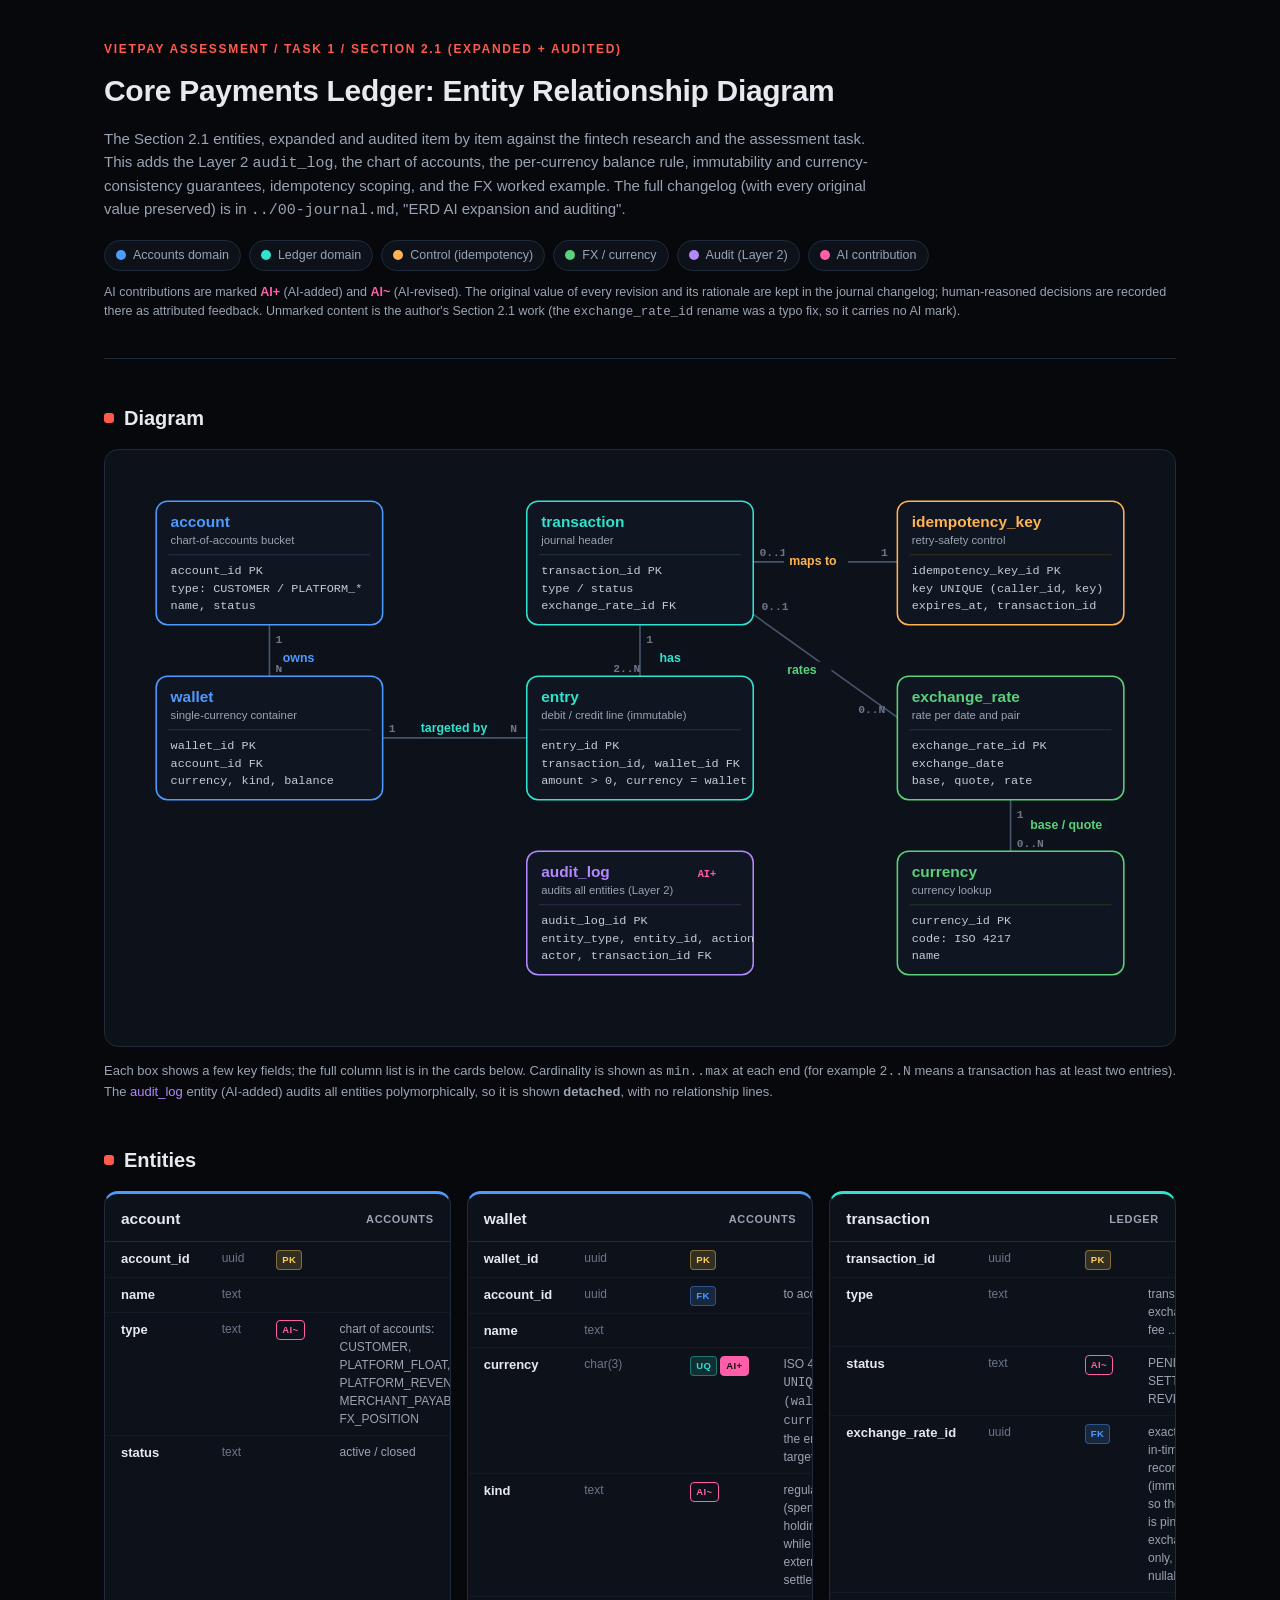
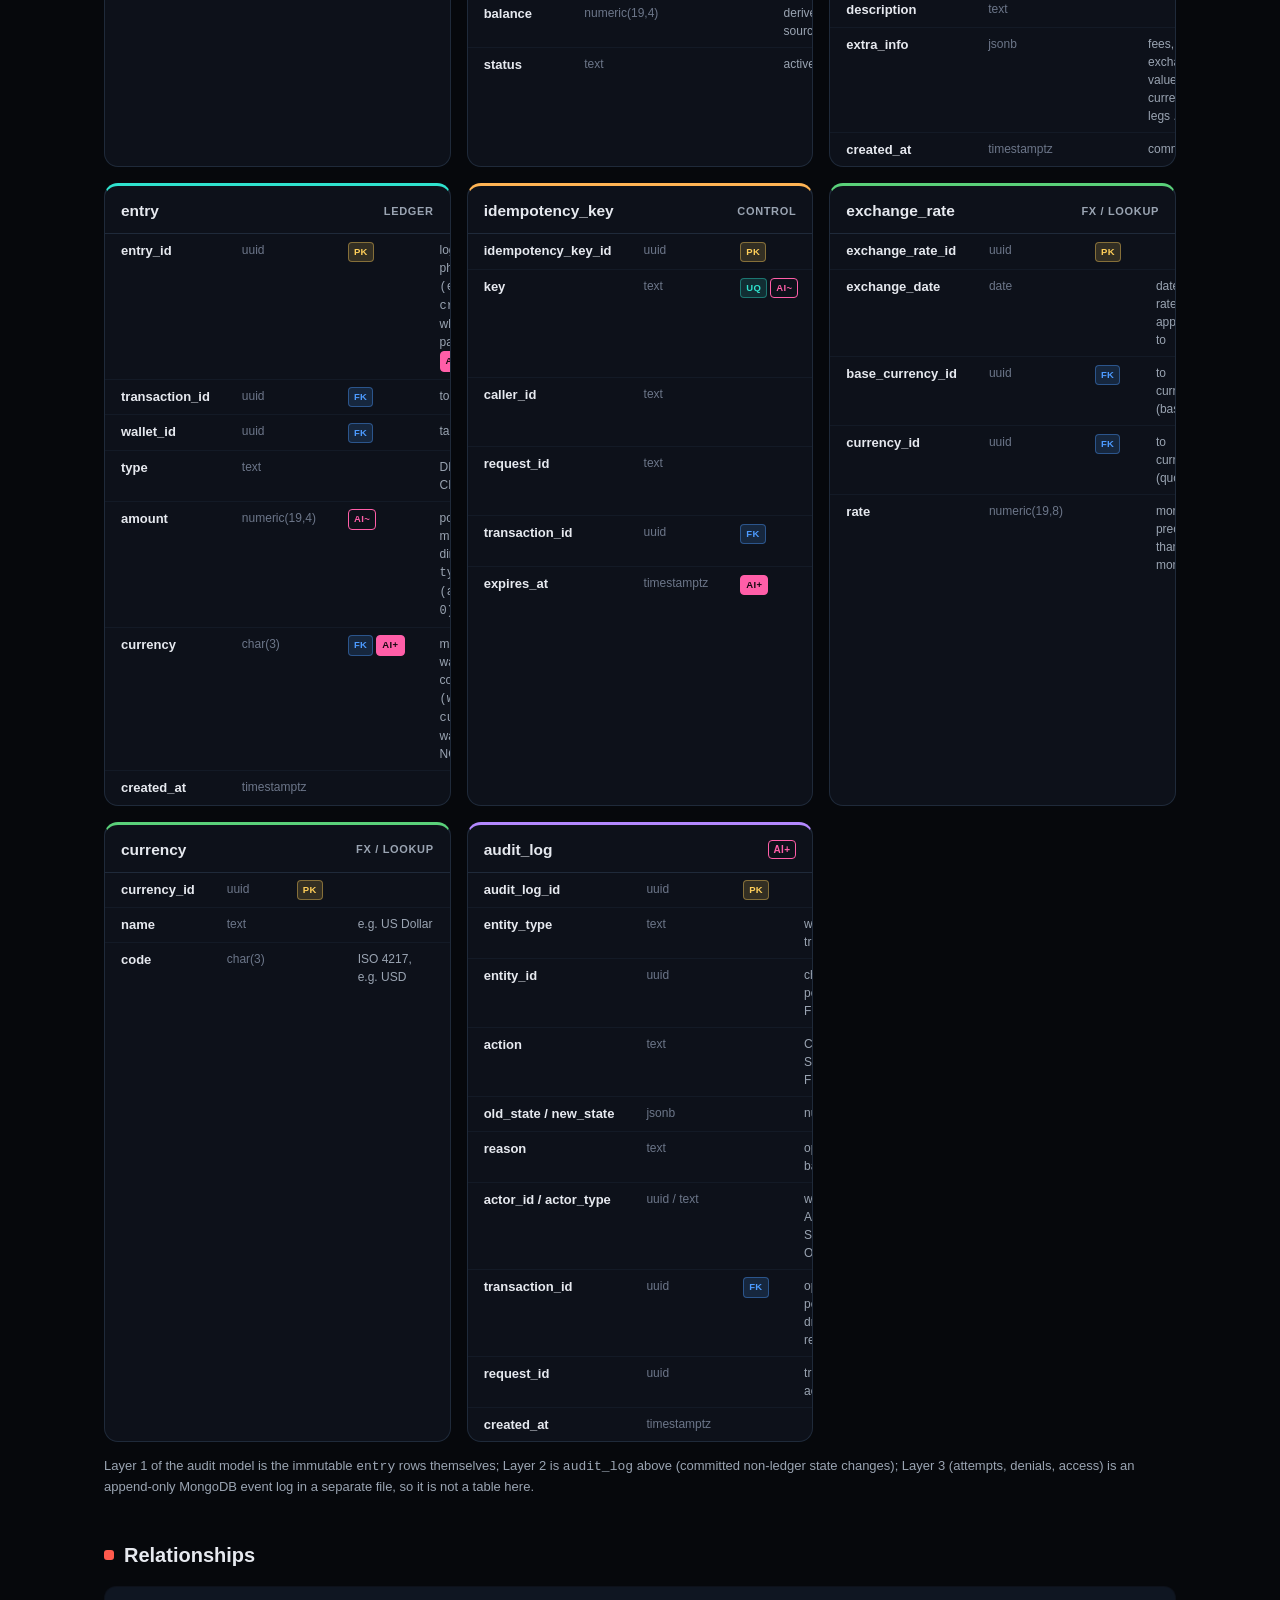
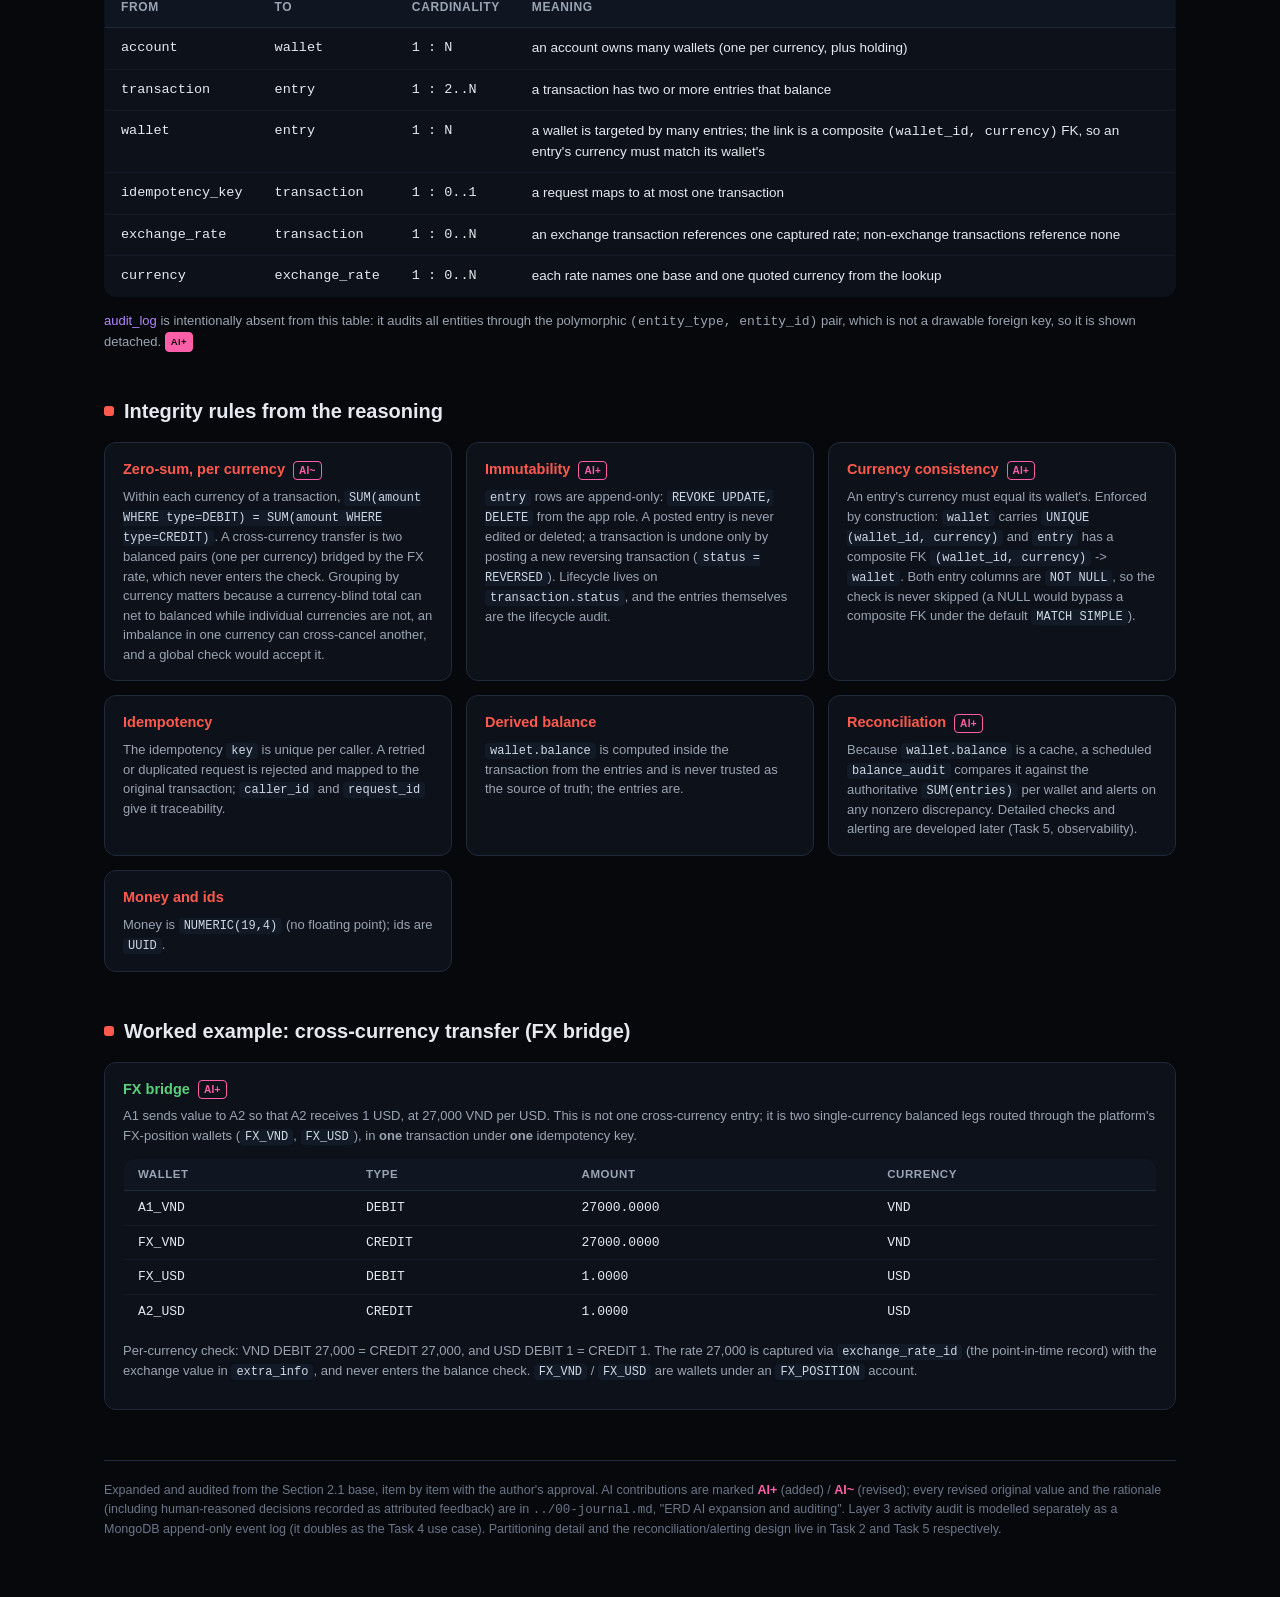
==== commit 0f9978a0: "ERD - AI expansion and audit with grill session" ====
--- a/docs/ERD.html
+++ b/docs/ERD.html
@@ -3,14 +3,14 @@
 <head>
 <meta charset="UTF-8">
 <meta name="viewport" content="width=device-width, initial-scale=1.0">
-<title>ERD: Core Payments Ledger (expanded)</title>
+<title>ERD: Core Payments Ledger (expanded + audited)</title>
 <style>
   :root{
     --bg:#06080c; --panel:#0d111a; --panel2:#0f1622; --line:#1f2a3a;
     --ink:#e6e9ef; --muted:#9aa4b2; --muteder:#6c7689;
-    --accounts:#4d9bff; --ledger:#2fe3cf; --control:#ffb454; --fx:#5ad17a;
+    --accounts:#4d9bff; --ledger:#2fe3cf; --control:#ffb454; --fx:#5ad17a; --audit:#b388ff;
     --pk:#ffcf5a; --fk:#4d9bff; --uq:#2fe3cf; --nn:#8b97a8;
-    --red:#ff5a4d;
+    --red:#ff5a4d; --ai:#ff5ea8;
   }
   *{box-sizing:border-box}
   html,body{margin:0;padding:0;background:var(--bg);color:var(--ink);
@@ -28,6 +28,8 @@
   .chip{display:inline-flex;align-items:center;gap:7px;font-size:12.5px;color:var(--muted);
     background:var(--panel);border:1px solid var(--line);border-radius:999px;padding:5px 11px}
   .dot{width:10px;height:10px;border-radius:50%}
+  .ainote{margin-top:12px;font-size:12.5px;color:var(--muted)}
+  .ainote b{color:var(--ai)}
   /* diagram */
   .diagram{background:var(--panel);border:1px solid var(--line);border-radius:14px;padding:10px;overflow:auto}
   .diagram svg{display:block;min-width:980px;width:100%;height:auto}
@@ -38,6 +40,8 @@
   .card h3{margin:0;padding:13px 16px 11px;font-size:15.5px;font-weight:700;display:flex;
     justify-content:space-between;align-items:center;gap:8px;border-bottom:1px solid var(--line)}
   .card h3 .role{font-size:11px;font-weight:600;color:var(--muted);text-transform:uppercase;letter-spacing:.06em}
+  .card h3 .ai{font-size:10px;font-weight:800;color:var(--ai);border:1px solid var(--ai);
+    border-radius:4px;padding:1px 5px;letter-spacing:.03em}
   table{width:100%;border-collapse:collapse;font-size:13px}
   td{padding:7px 16px;border-bottom:1px solid #131a26;vertical-align:top}
   tr:last-child td{border-bottom:0}
@@ -50,10 +54,14 @@
   .b.pk{background:rgba(255,207,90,.16);color:var(--pk);border:1px solid rgba(255,207,90,.4)}
   .b.fk{background:rgba(77,155,255,.16);color:var(--fk);border:1px solid rgba(77,155,255,.4)}
   .b.uq{background:rgba(47,227,207,.14);color:var(--uq);border:1px solid rgba(47,227,207,.4)}
+  .b.aiadd{background:var(--ai);color:#180810;border:1px solid var(--ai)}
+  .b.airev{background:transparent;color:var(--ai);border:1px solid var(--ai)}
   /* rules */
   .inv{display:grid;grid-template-columns:repeat(auto-fill,minmax(330px,1fr));gap:14px}
   .ic{background:var(--panel);border:1px solid var(--line);border-radius:12px;padding:16px 18px}
-  .ic h4{margin:0 0 6px;font-size:14.5px;color:var(--red)}
+  .ic h4{margin:0 0 6px;font-size:14.5px;color:var(--red);display:flex;align-items:center;gap:8px}
+  .ic h4 .ai{font-size:10px;font-weight:800;color:var(--ai);border:1px solid var(--ai);
+    border-radius:4px;padding:1px 5px;letter-spacing:.03em}
   .ic p{margin:0;font-size:13px;color:var(--muted)}
   .ic code{color:#cfd8e3;background:#121a27;padding:1px 5px;border-radius:4px;font-size:12px}
   /* rel table */
@@ -64,6 +72,17 @@
   .rel td{padding:10px 16px;border-bottom:1px solid #131a26}
   .rel tr:last-child td{border-bottom:0}
   .card-disc{color:var(--muted);font-size:13px;margin-top:14px}
+  /* worked example */
+  .ex{background:var(--panel);border:1px solid var(--line);border-radius:12px;padding:16px 18px;margin-top:4px}
+  .ex h4{margin:0 0 6px;font-size:14.5px;color:var(--fx);display:flex;align-items:center;gap:8px}
+  .ex h4 .ai{font-size:10px;font-weight:800;color:var(--ai);border:1px solid var(--ai);
+    border-radius:4px;padding:1px 5px;letter-spacing:.03em}
+  .ex p{margin:0 0 12px;font-size:13px;color:var(--muted)}
+  .ex code{color:#cfd8e3;background:#121a27;padding:1px 5px;border-radius:4px;font-size:12px}
+  .ex table{font-size:13px}
+  .ex th{text-align:left;padding:7px 14px;background:var(--panel2);color:var(--muted);font-size:11.5px;
+    text-transform:uppercase;letter-spacing:.05em;border-bottom:1px solid var(--line)}
+  .ex td{padding:7px 14px}
   footer{margin-top:50px;padding-top:20px;border-top:1px solid var(--line);color:var(--muteder);font-size:12.5px}
   /* svg text helpers */
   .e-title{font:700 15px -apple-system,"Segoe UI",sans-serif}
@@ -71,29 +90,37 @@
   .e-field{font:500 11.5px "JetBrains Mono",ui-monospace,Menlo,monospace;fill:#c2ccd9}
   .verb{font:600 12px -apple-system,"Segoe UI",sans-serif}
   .card-n{font:700 11px "JetBrains Mono",ui-monospace,monospace;fill:var(--muteder)}
+  .ai-tag{font:800 10px "JetBrains Mono",ui-monospace,monospace;fill:var(--ai)}
 </style>
 </head>
 <body>
 <div class="wrap">
 
   <header class="top">
-    <div class="eyebrow">VietPay Assessment / Task 1 / Section 2.1 (expanded)</div>
+    <div class="eyebrow">VietPay Assessment / Task 1 / Section 2.1 (expanded + audited)</div>
     <h1>Core Payments Ledger: Entity Relationship Diagram</h1>
-    <p class="sub">The Section 2.1 entities expanded with the business attributes and data types from the
-    journal subsection "Expand the base ERD to have more information": named columns, the money/id type
-    rules, and the <code>exchange_rate</code> and <code>currency</code> lookups. Further fields and
-    structural corrections are deferred.</p>
+    <p class="sub">The Section 2.1 entities, expanded and audited item by item against the fintech research
+    and the assessment task. This adds the Layer 2 <code>audit_log</code>, the chart of accounts, the
+    per-currency balance rule, immutability and currency-consistency guarantees, idempotency scoping, and
+    the FX worked example. The full changelog (with every original value preserved) is in
+    <code>../00-journal.md</code>, "ERD AI expansion and auditing".</p>
     <div class="legend">
       <span class="chip"><span class="dot" style="background:var(--accounts)"></span>Accounts domain</span>
       <span class="chip"><span class="dot" style="background:var(--ledger)"></span>Ledger domain</span>
       <span class="chip"><span class="dot" style="background:var(--control)"></span>Control (idempotency)</span>
       <span class="chip"><span class="dot" style="background:var(--fx)"></span>FX / currency</span>
-    </div>
+      <span class="chip"><span class="dot" style="background:var(--audit)"></span>Audit (Layer 2)</span>
+      <span class="chip"><span class="dot" style="background:var(--ai)"></span>AI contribution</span>
+    </div>
+    <p class="ainote">AI contributions are marked <b>AI+</b> (AI-added) and <b>AI~</b> (AI-revised). The
+    original value of every revision and its rationale are kept in the journal changelog; human-reasoned
+    decisions are recorded there as attributed feedback. Unmarked content is the author's Section 2.1 work
+    (the <code>exchange_rate_id</code> rename was a typo fix, so it carries no AI mark).</p>
   </header>
 
   <h2>Diagram</h2>
   <div class="diagram">
-    <svg viewBox="0 0 1020 540" role="img" aria-label="Entity relationship diagram of the expanded core payments ledger">
+    <svg viewBox="0 0 1020 560" role="img" aria-label="Entity relationship diagram of the expanded core payments ledger">
 
       <!-- ===================== CONNECTORS (drawn first, under boxes) ===================== -->
       <g stroke="#46556b" stroke-width="1.6" fill="none">
@@ -140,10 +167,10 @@
       <g>
         <rect x="40" y="40" width="220" height="120" rx="11" fill="var(--panel2)" stroke="var(--accounts)" stroke-width="1.5"/>
         <text class="e-title" x="54" y="65" fill="var(--accounts)">account</text>
-        <text class="e-role" x="54" y="82">party that owns wallets</text>
+        <text class="e-role" x="54" y="82">chart-of-accounts bucket</text>
         <line x1="52" y1="92" x2="248" y2="92" stroke="#22304a"/>
         <text class="e-field" x="54" y="111">account_id  PK</text>
-        <text class="e-field" x="54" y="128">type: customer / system</text>
+        <text class="e-field" x="54" y="128">type: CUSTOMER / PLATFORM_*</text>
         <text class="e-field" x="54" y="145">name, status</text>
       </g>
       <!-- wallet -->
@@ -154,7 +181,7 @@
         <line x1="52" y1="262" x2="248" y2="262" stroke="#22304a"/>
         <text class="e-field" x="54" y="281">wallet_id  PK</text>
         <text class="e-field" x="54" y="298">account_id  FK</text>
-        <text class="e-field" x="54" y="315">balance: derived</text>
+        <text class="e-field" x="54" y="315">currency, kind, balance</text>
       </g>
       <!-- transaction -->
       <g>
@@ -164,17 +191,28 @@
         <line x1="412" y1="92" x2="608" y2="92" stroke="#1d3a39"/>
         <text class="e-field" x="414" y="111">transaction_id  PK</text>
         <text class="e-field" x="414" y="128">type / status</text>
-        <text class="e-field" x="414" y="145">exchange_id  FK</text>
+        <text class="e-field" x="414" y="145">exchange_rate_id  FK</text>
       </g>
       <!-- entry -->
       <g>
         <rect x="400" y="210" width="220" height="120" rx="11" fill="var(--panel2)" stroke="var(--ledger)" stroke-width="1.5"/>
         <text class="e-title" x="414" y="235" fill="var(--ledger)">entry</text>
-        <text class="e-role" x="414" y="252">debit / credit line</text>
+        <text class="e-role" x="414" y="252">debit / credit line (immutable)</text>
         <line x1="412" y1="262" x2="608" y2="262" stroke="#1d3a39"/>
         <text class="e-field" x="414" y="281">entry_id  PK</text>
         <text class="e-field" x="414" y="298">transaction_id, wallet_id  FK</text>
-        <text class="e-field" x="414" y="315">amount: numeric(19,4)</text>
+        <text class="e-field" x="414" y="315">amount &gt; 0, currency = wallet</text>
+      </g>
+      <!-- audit_log -->
+      <g>
+        <rect x="400" y="380" width="220" height="120" rx="11" fill="var(--panel2)" stroke="var(--audit)" stroke-width="1.5"/>
+        <text class="e-title" x="414" y="405" fill="var(--audit)">audit_log</text>
+        <text class="ai-tag" x="566" y="405">AI+</text>
+        <text class="e-role" x="414" y="422">audits all entities (Layer 2)</text>
+        <line x1="412" y1="432" x2="608" y2="432" stroke="#322a4a"/>
+        <text class="e-field" x="414" y="451">audit_log_id  PK</text>
+        <text class="e-field" x="414" y="468">entity_type, entity_id, action</text>
+        <text class="e-field" x="414" y="485">actor, transaction_id  FK</text>
       </g>
       <!-- idempotency_key -->
       <g>
@@ -183,8 +221,8 @@
         <text class="e-role" x="774" y="82">retry-safety control</text>
         <line x1="772" y1="92" x2="968" y2="92" stroke="#3a2f17"/>
         <text class="e-field" x="774" y="111">idempotency_key_id  PK</text>
-        <text class="e-field" x="774" y="128">key  UNIQUE</text>
-        <text class="e-field" x="774" y="145">caller_id, request_id</text>
+        <text class="e-field" x="774" y="128">key  UNIQUE (caller_id, key)</text>
+        <text class="e-field" x="774" y="145">expires_at, transaction_id</text>
       </g>
       <!-- exchange_rate -->
       <g>
@@ -194,7 +232,7 @@
         <line x1="772" y1="262" x2="968" y2="262" stroke="#21381f"/>
         <text class="e-field" x="774" y="281">exchange_rate_id  PK</text>
         <text class="e-field" x="774" y="298">exchange_date</text>
-        <text class="e-field" x="774" y="315">rate</text>
+        <text class="e-field" x="774" y="315">base, quote, rate</text>
       </g>
       <!-- currency -->
       <g>
@@ -210,7 +248,8 @@
   </div>
   <p class="card-disc">Each box shows a few key fields; the full column list is in the cards below.
   Cardinality is shown as <code>min..max</code> at each end (for example <code>2..N</code> means a
-  transaction has at least two entries).</p>
+  transaction has at least two entries). The <span style="color:var(--audit)">audit_log</span> entity
+  (AI-added) audits all entities polymorphically, so it is shown <b>detached</b>, with no relationship lines.</p>
 
   <h2>Entities</h2>
   <div class="grid">
@@ -218,9 +257,9 @@
     <div class="card" style="--c:var(--accounts)">
       <h3>account <span class="role">accounts</span></h3>
       <table>
-        <tr><td class="col">account_id</td><td class="typ">uuid</td><td class="badges"><span class="b pk">PK</span></td></tr>
+        <tr><td class="col">account_id</td><td class="typ">uuid</td><td class="badges"><span class="b pk">PK</span></td><td></td></tr>
         <tr><td class="col">name</td><td class="typ">text</td><td></td><td></td></tr>
-        <tr><td class="col">type</td><td class="typ">text</td><td></td><td class="note">customer / system</td></tr>
+        <tr><td class="col">type</td><td class="typ">text</td><td class="badges"><span class="b airev">AI~</span></td><td class="note">chart of accounts: CUSTOMER, PLATFORM_FLOAT, PLATFORM_REVENUE, MERCHANT_PAYABLE, FX_POSITION</td></tr>
         <tr><td class="col">status</td><td class="typ">text</td><td></td><td class="note">active / closed</td></tr>
       </table>
     </div>
@@ -228,11 +267,11 @@
     <div class="card" style="--c:var(--accounts)">
       <h3>wallet <span class="role">accounts</span></h3>
       <table>
-        <tr><td class="col">wallet_id</td><td class="typ">uuid</td><td class="badges"><span class="b pk">PK</span></td></tr>
+        <tr><td class="col">wallet_id</td><td class="typ">uuid</td><td class="badges"><span class="b pk">PK</span></td><td></td></tr>
         <tr><td class="col">account_id</td><td class="typ">uuid</td><td class="badges"><span class="b fk">FK</span></td><td class="note">to account</td></tr>
         <tr><td class="col">name</td><td class="typ">text</td><td></td><td></td></tr>
-        <tr><td class="col">currency</td><td class="typ">char(3)</td><td></td><td class="note">ISO 4217; attribute of the wallet</td></tr>
-        <tr><td class="col">kind</td><td class="typ">text</td><td></td><td class="note">regular / holding</td></tr>
+        <tr><td class="col">currency</td><td class="typ">char(3)</td><td class="badges"><span class="b uq">UQ</span><span class="b aiadd">AI+</span></td><td class="note">ISO 4217; <code>UNIQUE (wallet_id, currency)</code> is the entry FK target</td></tr>
+        <tr><td class="col">kind</td><td class="typ">text</td><td class="badges"><span class="b airev">AI~</span></td><td class="note">regular (spendable) / holding (held while an external flow settles)</td></tr>
         <tr><td class="col">balance</td><td class="typ">numeric(19,4)</td><td></td><td class="note">derived; never source of truth</td></tr>
         <tr><td class="col">status</td><td class="typ">text</td><td></td><td class="note">active / closed</td></tr>
       </table>
@@ -241,12 +280,12 @@
     <div class="card" style="--c:var(--ledger)">
       <h3>transaction <span class="role">ledger</span></h3>
       <table>
-        <tr><td class="col">transaction_id</td><td class="typ">uuid</td><td class="badges"><span class="b pk">PK</span></td></tr>
+        <tr><td class="col">transaction_id</td><td class="typ">uuid</td><td class="badges"><span class="b pk">PK</span></td><td></td></tr>
         <tr><td class="col">type</td><td class="typ">text</td><td></td><td class="note">transfer / exchange / fee ...</td></tr>
-        <tr><td class="col">status</td><td class="typ">text</td><td></td><td class="note">running / pending / completed ...</td></tr>
-        <tr><td class="col">exchange_id</td><td class="typ">uuid</td><td class="badges"><span class="b fk">FK</span></td><td class="note">to exchange_rate; exchange only, nullable</td></tr>
+        <tr><td class="col">status</td><td class="typ">text</td><td class="badges"><span class="b airev">AI~</span></td><td class="note">PENDING / SETTLED / REVERSED</td></tr>
+        <tr><td class="col">exchange_rate_id</td><td class="typ">uuid</td><td class="badges"><span class="b fk">FK</span></td><td class="note">exact point-in-time rate record (immutable, so the rate is pinned); exchange only, nullable</td></tr>
         <tr><td class="col">description</td><td class="typ">text</td><td></td><td></td></tr>
-        <tr><td class="col">extra_info</td><td class="typ">jsonb</td><td></td><td class="note">fees, exchange detail, etc.</td></tr>
+        <tr><td class="col">extra_info</td><td class="typ">jsonb</td><td></td><td class="note">fees, exchange value, multi-currency legs ...</td></tr>
         <tr><td class="col">created_at</td><td class="typ">timestamptz</td><td></td><td class="note">commit time</td></tr>
       </table>
     </div>
@@ -254,13 +293,12 @@
     <div class="card" style="--c:var(--ledger)">
       <h3>entry <span class="role">ledger</span></h3>
       <table>
-        <tr><td class="col">entry_id</td><td class="typ">uuid</td><td class="badges"><span class="b pk">PK</span></td></tr>
+        <tr><td class="col">entry_id</td><td class="typ">uuid</td><td class="badges"><span class="b pk">PK</span></td><td class="note">logical PK; physical PK is <code>(entry_id, created_at)</code> when partitioned <span class="b aiadd">AI+</span></td></tr>
         <tr><td class="col">transaction_id</td><td class="typ">uuid</td><td class="badges"><span class="b fk">FK</span></td><td class="note">to transaction</td></tr>
         <tr><td class="col">wallet_id</td><td class="typ">uuid</td><td class="badges"><span class="b fk">FK</span></td><td class="note">target wallet</td></tr>
         <tr><td class="col">type</td><td class="typ">text</td><td></td><td class="note">DEBIT or CREDIT</td></tr>
-        <tr><td class="col">amount</td><td class="typ">numeric(19,4)</td><td></td><td class="note">signed: + for CREDIT, - for DEBIT</td></tr>
-        <tr><td class="col">currency</td><td class="typ">char(3)</td><td></td><td></td></tr>
-        <tr><td class="col">status</td><td class="typ">text</td><td></td><td class="note">SETTLED</td></tr>
+        <tr><td class="col">amount</td><td class="typ">numeric(19,4)</td><td class="badges"><span class="b airev">AI~</span></td><td class="note">positive magnitude; direction is in <code>type</code>; <code>CHECK (amount &gt; 0)</code></td></tr>
+        <tr><td class="col">currency</td><td class="typ">char(3)</td><td class="badges"><span class="b fk">FK</span><span class="b aiadd">AI+</span></td><td class="note">must equal the wallet's; composite FK <code>(wallet_id, currency)</code> -&gt; wallet, both NOT NULL</td></tr>
         <tr><td class="col">created_at</td><td class="typ">timestamptz</td><td></td><td></td></tr>
       </table>
     </div>
@@ -268,18 +306,19 @@
     <div class="card" style="--c:var(--control)">
       <h3>idempotency_key <span class="role">control</span></h3>
       <table>
-        <tr><td class="col">idempotency_key_id</td><td class="typ">uuid</td><td class="badges"><span class="b pk">PK</span></td></tr>
-        <tr><td class="col">key</td><td class="typ">text</td><td class="badges"><span class="b uq">UQ</span></td><td class="note">duplicate is rejected</td></tr>
-        <tr><td class="col">caller_id</td><td class="typ">text</td><td></td><td class="note">request initiator (customer/system account)</td></tr>
+        <tr><td class="col">idempotency_key_id</td><td class="typ">uuid</td><td class="badges"><span class="b pk">PK</span></td><td></td></tr>
+        <tr><td class="col">key</td><td class="typ">text</td><td class="badges"><span class="b uq">UQ</span><span class="b airev">AI~</span></td><td class="note">unique per caller: <code>UNIQUE (caller_id, key)</code>; a duplicate is rejected</td></tr>
+        <tr><td class="col">caller_id</td><td class="typ">text</td><td></td><td class="note">request initiator; part of the unique key</td></tr>
         <tr><td class="col">request_id</td><td class="typ">text</td><td></td><td class="note">API request id, distinct from the key</td></tr>
         <tr><td class="col">transaction_id</td><td class="typ">uuid</td><td class="badges"><span class="b fk">FK</span></td><td class="note">the successful transaction</td></tr>
+        <tr><td class="col">expires_at</td><td class="typ">timestamptz</td><td class="badges"><span class="b aiadd">AI+</span></td><td class="note">retention window; a cleanup/watchdog job sweeps expired keys (operational, not correctness)</td></tr>
       </table>
     </div>
 
     <div class="card" style="--c:var(--fx)">
       <h3>exchange_rate <span class="role">fx / lookup</span></h3>
       <table>
-        <tr><td class="col">exchange_rate_id</td><td class="typ">uuid</td><td class="badges"><span class="b pk">PK</span></td></tr>
+        <tr><td class="col">exchange_rate_id</td><td class="typ">uuid</td><td class="badges"><span class="b pk">PK</span></td><td></td></tr>
         <tr><td class="col">exchange_date</td><td class="typ">date</td><td></td><td class="note">date the rate applies to</td></tr>
         <tr><td class="col">base_currency_id</td><td class="typ">uuid</td><td class="badges"><span class="b fk">FK</span></td><td class="note">to currency (base)</td></tr>
         <tr><td class="col">currency_id</td><td class="typ">uuid</td><td class="badges"><span class="b fk">FK</span></td><td class="note">to currency (quoted)</td></tr>
@@ -290,48 +329,108 @@
     <div class="card" style="--c:var(--fx)">
       <h3>currency <span class="role">fx / lookup</span></h3>
       <table>
-        <tr><td class="col">currency_id</td><td class="typ">uuid</td><td class="badges"><span class="b pk">PK</span></td></tr>
+        <tr><td class="col">currency_id</td><td class="typ">uuid</td><td class="badges"><span class="b pk">PK</span></td><td></td></tr>
         <tr><td class="col">name</td><td class="typ">text</td><td></td><td class="note">e.g. US Dollar</td></tr>
         <tr><td class="col">code</td><td class="typ">char(3)</td><td></td><td class="note">ISO 4217, e.g. USD</td></tr>
       </table>
     </div>
 
+    <div class="card" style="--c:var(--audit)">
+      <h3>audit_log <span class="ai">AI+</span></h3>
+      <table>
+        <tr><td class="col">audit_log_id</td><td class="typ">uuid</td><td class="badges"><span class="b pk">PK</span></td><td></td></tr>
+        <tr><td class="col">entity_type</td><td class="typ">text</td><td></td><td class="note">wallet, account, transaction ...</td></tr>
+        <tr><td class="col">entity_id</td><td class="typ">uuid</td><td></td><td class="note">changed row; polymorphic, so not a FK</td></tr>
+        <tr><td class="col">action</td><td class="typ">text</td><td></td><td class="note">CREATED, STATUS_CHANGED, FROZEN ...</td></tr>
+        <tr><td class="col">old_state / new_state</td><td class="typ">jsonb</td><td></td><td class="note">null on create</td></tr>
+        <tr><td class="col">reason</td><td class="typ">text</td><td></td><td class="note">ops_manual_review, bank_declined ...</td></tr>
+        <tr><td class="col">actor_id / actor_type</td><td class="typ">uuid / text</td><td></td><td class="note">who caused it: ACCOUNT / SERVICE / OPS_USER</td></tr>
+        <tr><td class="col">transaction_id</td><td class="typ">uuid</td><td class="badges"><span class="b fk">FK</span></td><td class="note">optional operation pointer, nullable; not drawn as a relationship</td></tr>
+        <tr><td class="col">request_id</td><td class="typ">uuid</td><td></td><td class="note">trace to the Layer 3 activity event</td></tr>
+        <tr><td class="col">created_at</td><td class="typ">timestamptz</td><td></td><td></td></tr>
+      </table>
+    </div>
+
   </div>
+
+  <p class="card-disc">Layer 1 of the audit model is the immutable <code>entry</code> rows themselves; Layer 2
+  is <code>audit_log</code> above (committed non-ledger state changes); Layer 3 (attempts, denials, access)
+  is an append-only MongoDB event log in a separate file, so it is not a table here.</p>
 
   <h2>Relationships</h2>
   <table class="rel">
     <tr><th>From</th><th>To</th><th>Cardinality</th><th>Meaning</th></tr>
     <tr><td class="mono">account</td><td class="mono">wallet</td><td class="mono">1 : N</td><td>an account owns many wallets (one per currency, plus holding)</td></tr>
     <tr><td class="mono">transaction</td><td class="mono">entry</td><td class="mono">1 : 2..N</td><td>a transaction has two or more entries that balance</td></tr>
-    <tr><td class="mono">wallet</td><td class="mono">entry</td><td class="mono">1 : N</td><td>a wallet is targeted by many entries</td></tr>
+    <tr><td class="mono">wallet</td><td class="mono">entry</td><td class="mono">1 : N</td><td>a wallet is targeted by many entries; the link is a composite <code>(wallet_id, currency)</code> FK, so an entry's currency must match its wallet's</td></tr>
     <tr><td class="mono">idempotency_key</td><td class="mono">transaction</td><td class="mono">1 : 0..1</td><td>a request maps to at most one transaction</td></tr>
     <tr><td class="mono">exchange_rate</td><td class="mono">transaction</td><td class="mono">1 : 0..N</td><td>an exchange transaction references one captured rate; non-exchange transactions reference none</td></tr>
     <tr><td class="mono">currency</td><td class="mono">exchange_rate</td><td class="mono">1 : 0..N</td><td>each rate names one base and one quoted currency from the lookup</td></tr>
   </table>
+  <p class="card-disc"><span style="color:var(--audit)">audit_log</span> is intentionally absent from
+  this table: it audits all entities through the polymorphic <code>(entity_type, entity_id)</code> pair,
+  which is not a drawable foreign key, so it is shown detached. <span class="b aiadd">AI+</span></p>
 
   <h2>Integrity rules from the reasoning</h2>
   <div class="inv">
-    <div class="ic"><h4>Zero-sum</h4>
-      <p>Each transaction's entries sum to zero (one <code>CREDIT +amount</code>, one
-      <code>DEBIT -amount</code>, or more for FX). Enforced by a trigger or a check inside the DB
-      transaction; a transaction that fails is rolled back.</p></div>
+    <div class="ic"><h4>Zero-sum, per currency <span class="ai">AI~</span></h4>
+      <p>Within each currency of a transaction, <code>SUM(amount WHERE type=DEBIT) = SUM(amount WHERE
+      type=CREDIT)</code>. A cross-currency transfer is two balanced pairs (one per currency) bridged by the
+      FX rate, which never enters the check. Grouping by currency matters because a currency-blind total can
+      net to balanced while individual currencies are not, an imbalance in one currency can cross-cancel
+      another, and a global check would accept it.</p></div>
+    <div class="ic"><h4>Immutability <span class="ai">AI+</span></h4>
+      <p><code>entry</code> rows are append-only: <code>REVOKE UPDATE, DELETE</code> from the app role. A
+      posted entry is never edited or deleted; a transaction is undone only by posting a new reversing
+      transaction (<code>status = REVERSED</code>). Lifecycle lives on <code>transaction.status</code>, and
+      the entries themselves are the lifecycle audit.</p></div>
+    <div class="ic"><h4>Currency consistency <span class="ai">AI+</span></h4>
+      <p>An entry's currency must equal its wallet's. Enforced by construction: <code>wallet</code> carries
+      <code>UNIQUE (wallet_id, currency)</code> and <code>entry</code> has a composite FK
+      <code>(wallet_id, currency)</code> -&gt; <code>wallet</code>. Both entry columns are <code>NOT NULL</code>,
+      so the check is never skipped (a NULL would bypass a composite FK under the default
+      <code>MATCH SIMPLE</code>).</p></div>
     <div class="ic"><h4>Idempotency</h4>
-      <p>The idempotency <code>key</code> is unique. A retried or duplicated request is rejected and
-      mapped to the original transaction; <code>caller_id</code> and <code>request_id</code> give it
+      <p>The idempotency <code>key</code> is unique per caller. A retried or duplicated request is rejected
+      and mapped to the original transaction; <code>caller_id</code> and <code>request_id</code> give it
       traceability.</p></div>
     <div class="ic"><h4>Derived balance</h4>
-      <p><code>wallet.balance</code> is computed inside the transaction from the entries and is never
-      trusted as the source of truth; the entries are.</p></div>
+      <p><code>wallet.balance</code> is computed inside the transaction from the entries and is never trusted
+      as the source of truth; the entries are.</p></div>
+    <div class="ic"><h4>Reconciliation <span class="ai">AI+</span></h4>
+      <p>Because <code>wallet.balance</code> is a cache, a scheduled <code>balance_audit</code> compares it
+      against the authoritative <code>SUM(entries)</code> per wallet and alerts on any nonzero discrepancy.
+      Detailed checks and alerting are developed later (Task 5, observability).</p></div>
     <div class="ic"><h4>Money and ids</h4>
       <p>Money is <code>NUMERIC(19,4)</code> (no floating point); ids are <code>UUID</code>.</p></div>
   </div>
 
+  <h2>Worked example: cross-currency transfer (FX bridge)</h2>
+  <div class="ex">
+    <h4>FX bridge <span class="ai">AI+</span></h4>
+    <p>A1 sends value to A2 so that A2 receives 1 USD, at 27,000 VND per USD. This is not one cross-currency
+    entry; it is two single-currency balanced legs routed through the platform's FX-position wallets
+    (<code>FX_VND</code>, <code>FX_USD</code>), in <b>one</b> transaction under <b>one</b> idempotency key.</p>
+    <table class="rel">
+      <tr><th>wallet</th><th>type</th><th>amount</th><th>currency</th></tr>
+      <tr><td class="mono">A1_VND</td><td class="mono">DEBIT</td><td class="mono">27000.0000</td><td class="mono">VND</td></tr>
+      <tr><td class="mono">FX_VND</td><td class="mono">CREDIT</td><td class="mono">27000.0000</td><td class="mono">VND</td></tr>
+      <tr><td class="mono">FX_USD</td><td class="mono">DEBIT</td><td class="mono">1.0000</td><td class="mono">USD</td></tr>
+      <tr><td class="mono">A2_USD</td><td class="mono">CREDIT</td><td class="mono">1.0000</td><td class="mono">USD</td></tr>
+    </table>
+    <p style="margin-top:12px">Per-currency check: VND DEBIT 27,000 = CREDIT 27,000, and USD DEBIT 1 = CREDIT 1.
+    The rate 27,000 is captured via <code>exchange_rate_id</code> (the point-in-time record) with the
+    exchange value in <code>extra_info</code>, and never enters the balance check. <code>FX_VND</code> /
+    <code>FX_USD</code> are wallets under an <code>FX_POSITION</code> account.</p>
+  </div>
+
   <footer>
-    Expanded from the Section 2.1 base per the journal subsection "Expand the base ERD to have more
-    information". Added: business columns, data types, and the <b>exchange_rate</b> and <b>currency</b>
-    lookups. Deferred (processed later): further fields and structural corrections such as a composite
-    <code>(wallet_id, currency)</code> key, an audit table, and settlement batching. Audit still stays at
-    the application / MongoDB level, so it is not a table here.
+    Expanded and audited from the Section 2.1 base, item by item with the author's approval. AI contributions
+    are marked <b style="color:var(--ai)">AI+</b> (added) / <b style="color:var(--ai)">AI~</b> (revised); every
+    revised original value and the rationale (including human-reasoned decisions recorded as attributed
+    feedback) are in <code>../00-journal.md</code>, "ERD AI expansion and auditing". Layer 3 activity audit is
+    modelled separately as a MongoDB append-only event log (it doubles as the Task 4 use case). Partitioning
+    detail and the reconciliation/alerting design live in Task 2 and Task 5 respectively.
   </footer>
 
 </div>
